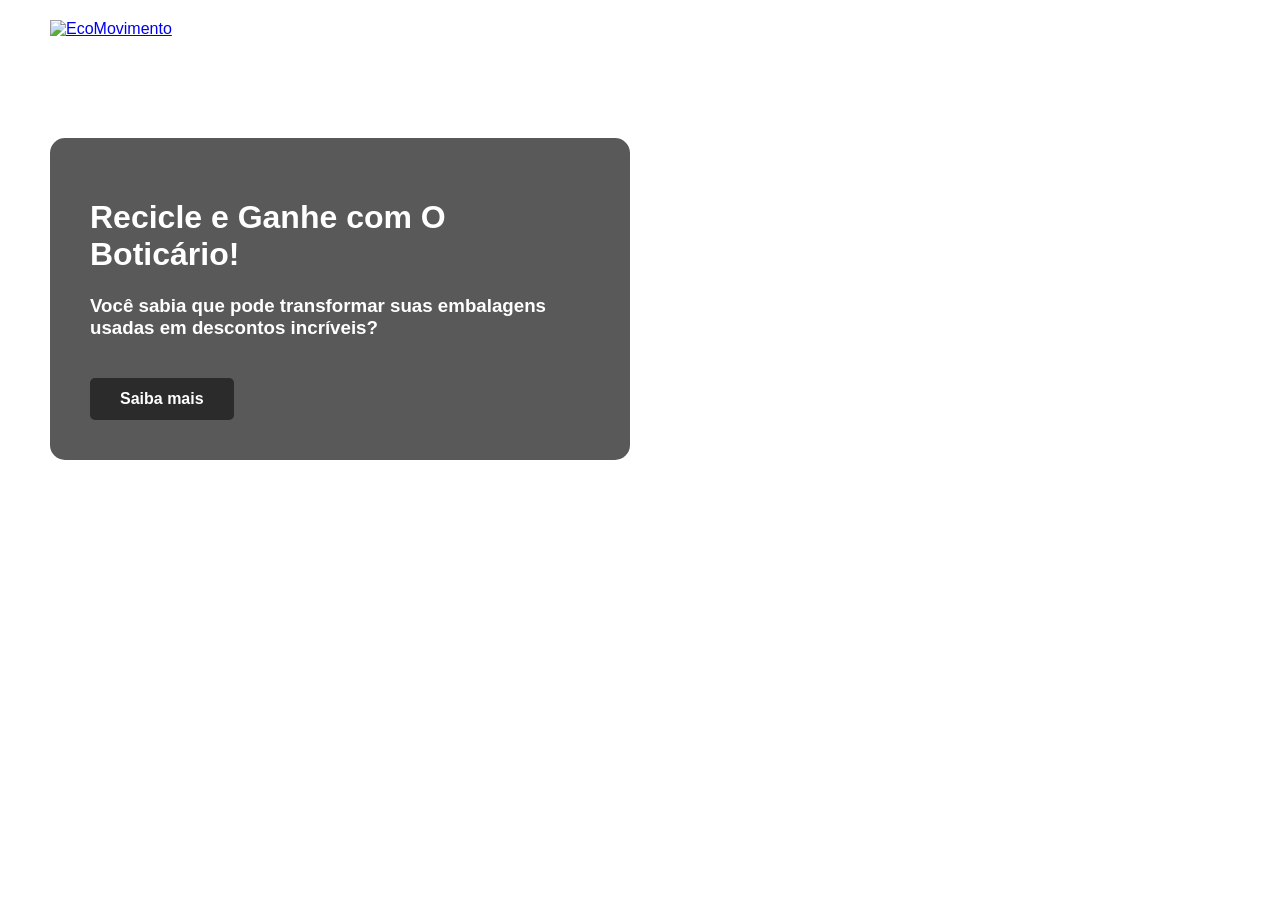
==== index.html @ cc9b13f8 "teste" ====
<!DOCTYPE html>
<html lang="pt-BR">
<head>
    <meta charset="UTF-8">
    <meta name="viewport" content="width=device-width, initial-scale=1.0">
    <title>ecoponto</title>
    <link rel="stylesheet" href="style.css">
</head>
<body>
<header>
    <a href="index.html" class="logo">
        <img src="ecoponto.png" alt="EcoMovimento">
    </a>

    <nav class="menu-links">
        <a href="index.html">ecoponto</a>
        <a href="mapa.html">MAPA</a>
        <a href="blog.html">BLOG</a>
        <a href="contatos.html">CONTATOS</a>
        <a href="denuncia.html">DISQUE DENUNCIA</a>
        <a href="fag.html">FAQ</a>
    </nav>
</header>

<main>
    <div class="card-principal"> 
        <h1>Recicle e Ganhe com O Boticário!</h1>
        <h3>Você sabia que pode transformar suas embalagens usadas em descontos incríveis?</h3>
        <a href="https://www.boticario.com.br/" class="botao">Saiba mais</a>
    </div>
</main>

</body>~
<script src="script.js"></script>
</html>
---- style.css ----
/* 1. CONFIGURAÇÕES GLOBAIS DO SITE */
body {
    background-image: url('folhas.jpg');
    background-size: cover;
    background-position: center;
    background-repeat: no-repeat;
    min-height: 100vh;
    margin: 0;
    font-family: sans-serif;
    color: white;
}

/* 2. ESTRUTURA DO TOPO (HEADER) */
header {
    display: flex; 
    justify-content: space-between;
    align-items: center; 
    padding: 20px 50px; 
}

/* Tamanho da imagem da Logo */
header img {
    width: 300px;
    height: 80px;
}

/* Caixinha que segura os links */
header .menu-links {
    display: flex;
    gap: 20px;
}

/* Estilo padrão dos links do menu */
header .menu-links a {
    color: white; 
    text-decoration: none; 
    font-weight: bold;
    font-size: 14px;
    text-transform: uppercase; 
    transition: 0.3s; /* Transição suave */
}

/* Efeito Hover dos links do menu (CORRIGIDO) */
header .menu-links a:hover {
    color: #a2d2a9; /* Muda a cor da letra para verde claro ao passar o mouse */
}

/* 3. CONTEÚDO PRINCIPAL (CARD) */
.card-principal {
    background-color: rgba(0, 0, 0, 0.65);
    padding: 40px;
    border-radius: 15px;
    max-width: 500px;
    margin-top: 80px;
    margin-left: 50px;
}

/* Estilo padrão do Botão Saiba Mais */
.card-principal .botao {
    display: inline-block;
    background-color: #2b2b2b;
    color: white;
    text-decoration: none;
    padding: 12px 30px;
    border-radius: 5px;
    font-weight: bold;
    margin-top: 20px;
    transition: 0.3s; /* Transição suave */
}

/* Efeito Hover do Botão */
.card-principal .botao:hover {
    background-color: hsl(138, 29%, 25%); /* Muda o fundo do botão para verde escuro */
}
/* ESTRUTURA DA TELA DO MAPA */
.container-mapa {
    display: flex;
    gap: 20px;
    padding: 30px 50px;
    height: calc(100vh - 150px); /* Ajusta a altura na tela */
}

/* Painel da Lista de Ecopontos */
.lista-ecopontos {
    background-color: rgba(0, 0, 0, 0.75);
    padding: 25px;
    border-radius: 12px;
    width: 350px;
    overflow-y: auto;
}

.lista-ecopontos h2 {
    margin-top: 0;
    color: #a2d2a9;
}

.lista-ecopontos ul {
    list-style: none;
    padding: 0;
    margin-top: 20px;
}

.lista-ecopontos li {
    background: rgba(255, 255, 255, 0.1);
    padding: 12px;
    border-radius: 8px;
    margin-bottom: 12px;
    font-size: 14px;
}

/* Área reservada para o Google Maps */
#mapa {
    flex: 1;
    min-height: 500px;
    background-color: #2b2b2b;
    border-radius: 12px;
    border: 2px solid rgba(255, 255, 255, 0.2);
}

.lista-ecopontos li {
    cursor: pointer;
    transition: transform 0.2s ease, background 0.2s ease;
}

.lista-ecopontos li:hover {
    background: rgba(162, 210, 169, 0.2);
    transform: translateX(4px);
}

.mapa-vazio {
    display: flex;
    align-items: center;
    justify-content: center;
    height: 100%;
    min-height: 500px;
    text-align: center;
    padding: 30px;
    color: #dfece0;
    font-weight: bold;
    background: rgba(0, 0, 0, 0.4);
}
/* ESTRUTURA DO BLOG */
.container-blog {
    padding: 30px 50px;
    max-width: 1100px;
    margin: 0 auto;
}

.container-blog h1 {
    color: #a2d2a9;
    margin-bottom: 5px;
}

.container-blog .subtitulo {
    margin-bottom: 30px;
    opacity: 0.9;
}

/* Organização dos Cards em Grade */
.grid-posts {
    display: flex;
    flex-direction: column;
    gap: 20px;
}

.card-post {
    background-color: rgba(0, 0, 0, 0.7);
    padding: 25px;
    border-radius: 12px;
    border-left: 5px solid #a2d2a9;
    transition: 0.3s;
}

.card-post:hover {
    transform: translateX(5px); /* Efeito sutil de deslizar ao passar o mouse */
}

.card-post h2 {
    margin-top: 0;
    font-size: 20px;
}

.card-post .data {
    font-size: 12px;
    opacity: 0.6;
    margin-bottom: 15px;
}

.card-post .leia-mais {
    color: #a2d2a9;
    text-decoration: none;
    font-weight: bold;
    display: inline-block;
    margin-top: 10px;
    transition: 0.3s;
}

.card-post .leia-mais:hover {
    color: white;
}
/* ESTRUTURA DO FORMULÁRIO DE DENÚNCIA */
.container-form {
    max-width: 600px;
    margin: 40px auto;
    background-color: rgba(0, 0, 0, 0.75);
    padding: 30px;
    border-radius: 12px;
}

.container-form h1 {
    color: #a2d2a9;
    margin-top: 0;
}

.form-eco {
    display: flex;
    flex-direction: column;
    gap: 15px;
    margin-top: 20px;
}

.form-eco input, .form-eco textarea {
    padding: 12px;
    border-radius: 6px;
    border: 1px solid #444;
    background-color: #222;
    color: white;
    font-family: sans-serif;
}

.form-eco label {
    font-size: 14px;
    font-weight: bold;
}

/* ESTRUTURA DE CONTATOS E FAQ */
.container-contato {
    max-width: 900px;
    margin: 40px auto;
    display: flex;
    flex-direction: column;
    gap: 30px;
}

.caixa-info, .caixa-faq {
    background-color: rgba(0, 0, 0, 0.75);
    padding: 30px;
    border-radius: 12px;
}

.caixa-info h1, .caixa-faq h2 {
    color: #a2d2a9;
    margin-top: 0;
}

.item-faq {
    margin-top: 20px;
    border-bottom: 1px solid rgba(255, 255, 255, 0.1);
    padding-bottom: 10px;
}

.item-faq h3 {
    margin-bottom: 5px;
    font-size: 16px;
}
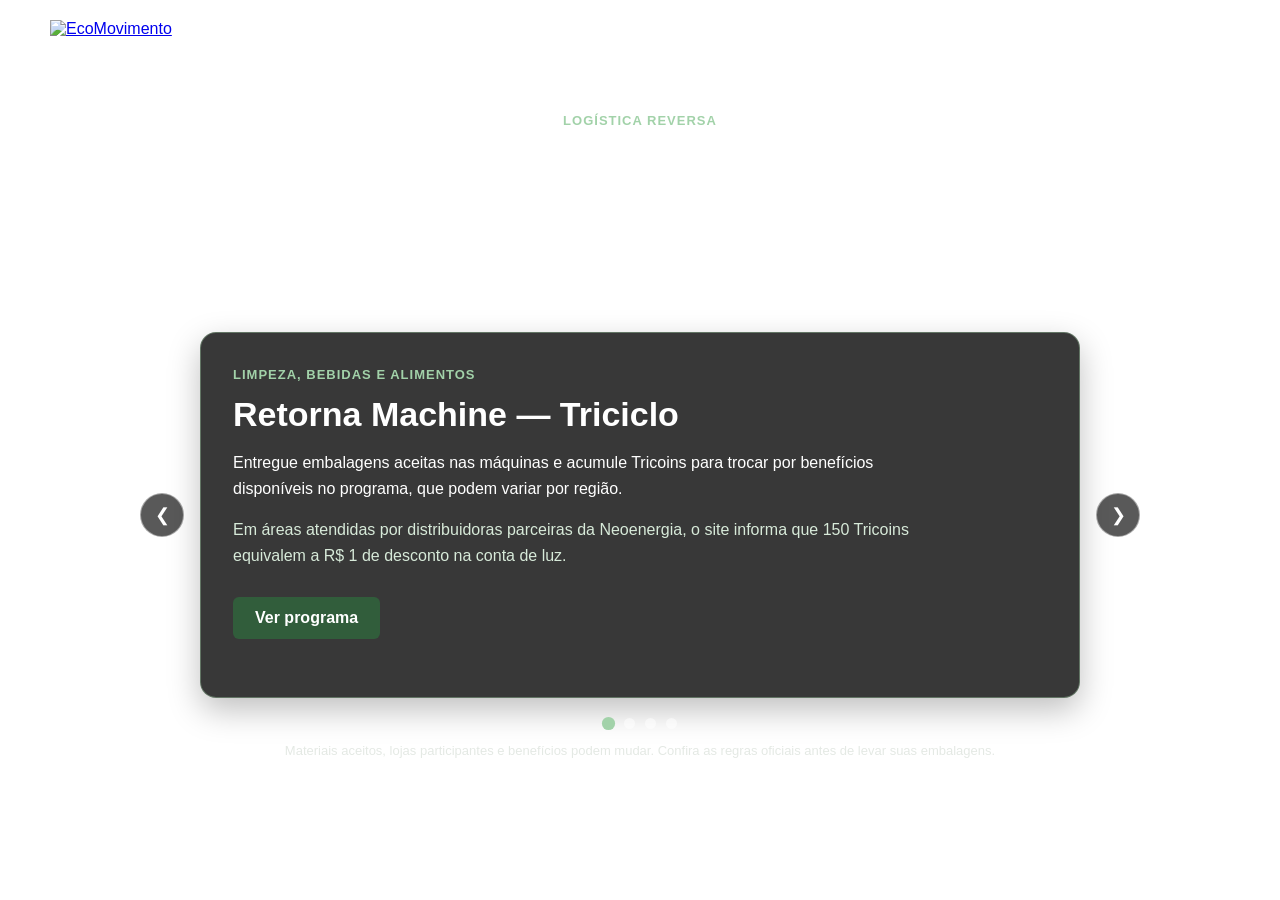
==== commit 4e847b9a: "carrossel Card carrossel passado dicas como recicla e ganha algo em trocar." ====
--- a/index.html
+++ b/index.html
@@ -23,11 +23,59 @@
 </header>
 
 <main>
-    <div class="card-principal"> 
-        <h1>Recicle e Ganhe com O Boticário!</h1>
-        <h3>Você sabia que pode transformar suas embalagens usadas em descontos incríveis?</h3>
-        <a href="https://www.boticario.com.br/" class="botao">Saiba mais</a>
-    </div>
+    <section class="carrossel-reciclagem" aria-label="Programas de reciclagem com benefícios">
+        <div class="carrossel-intro">
+            <p class="carrossel-etiqueta">LOGÍSTICA REVERSA</p>
+            <h1>Recicle embalagens e descubra benefícios</h1>
+            <p>Conheça programas para dar um destino correto às embalagens de cosméticos, limpeza, bebidas e muito mais.</p>
+        </div>
+
+        <div class="carrossel" aria-roledescription="carrossel">
+            <button class="carrossel-controle anterior" type="button" aria-label="Ver programa anterior">&#10094;</button>
+            <div class="carrossel-janela">
+                <article class="card-programa ativo" aria-label="1 de 4">
+                    <span class="programa-categoria">Limpeza, bebidas e alimentos</span>
+                    <h2>Retorna Machine — Triciclo</h2>
+                    <p>Entregue embalagens aceitas nas máquinas e acumule Tricoins para trocar por benefícios disponíveis no programa, que podem variar por região.</p>
+                    <p class="programa-destaque">Em áreas atendidas por distribuidoras parceiras da Neoenergia, o site informa que 150 Tricoins equivalem a R$ 1 de desconto na conta de luz.</p>
+                    <a href="https://retornamachine.eco.br/" class="botao" target="_blank" rel="noopener noreferrer">Ver programa</a>
+                </article>
+
+                <article class="card-programa" aria-label="2 de 4" hidden>
+                    <span class="programa-categoria">Cosméticos</span>
+                    <h2>Boti Recicla — O Boticário</h2>
+                    <p>Consulte as lojas participantes e as regras para entregar embalagens de cosméticos vazias para reciclagem.</p>
+                    <p class="programa-destaque">Verifique diretamente com a loja se há benefício ou campanha ativa na sua região.</p>
+                    <a href="https://www.boticario.com.br/boti-recicla/" class="botao" target="_blank" rel="noopener noreferrer">Ver Boti Recicla</a>
+                </article>
+
+                <article class="card-programa" aria-label="3 de 4" hidden>
+                    <span class="programa-categoria">Cosméticos e higiene</span>
+                    <h2>Natura — encontre uma loja</h2>
+                    <p>Use o localizador para encontrar uma loja Natura e consultar se ela participa de ações de recebimento de embalagens.</p>
+                    <p class="programa-destaque">As condições e eventuais benefícios devem ser confirmados com a unidade participante.</p>
+                    <a href="https://www.natura.com.br/encontre-uma-loja" class="botao" target="_blank" rel="noopener noreferrer">Encontrar uma loja</a>
+                </article>
+
+                <article class="card-programa" aria-label="4 de 4" hidden>
+                    <span class="programa-categoria">Garrafas, latas e longa vida</span>
+                    <h2>Máquinas de reciclagem — Carrefour</h2>
+                    <p>O Grupo Carrefour Brasil já divulgou máquinas de benefícios para reciclagem de embalagens.</p>
+                    <p class="programa-destaque">Consulte a notícia e confirme com a loja se a máquina e a campanha estão disponíveis.</p>
+                    <a href="https://www.grupocarrefourbrasil.com.br/news/maquinas-beneficios-reciclagem" class="botao" target="_blank" rel="noopener noreferrer">Saiba mais</a>
+                </article>
+            </div>
+            <button class="carrossel-controle proximo" type="button" aria-label="Ver próximo programa">&#10095;</button>
+        </div>
+
+        <div class="carrossel-paginacao" aria-label="Escolher programa">
+            <button type="button" aria-label="Mostrar programa 1" aria-current="true"></button>
+            <button type="button" aria-label="Mostrar programa 2"></button>
+            <button type="button" aria-label="Mostrar programa 3"></button>
+            <button type="button" aria-label="Mostrar programa 4"></button>
+        </div>
+        <p class="carrossel-aviso">Materiais aceitos, lojas participantes e benefícios podem mudar. Confira as regras oficiais antes de levar suas embalagens.</p>
+    </section>
 </main>
 
 </body>~
--- a/style.css
+++ b/style.css
@@ -262,4 +262,159 @@
 .item-faq h3 {
     margin-bottom: 5px;
     font-size: 16px;
+}
+
+/* CARROSSEL DE PROGRAMAS DE RECICLAGEM */
+.carrossel-reciclagem {
+    max-width: 1000px;
+    margin: 55px auto;
+    padding: 0 24px;
+}
+
+.carrossel-intro {
+    max-width: 680px;
+    margin: 0 auto 28px;
+    text-align: center;
+}
+
+.carrossel-etiqueta,
+.programa-categoria {
+    color: #a2d2a9;
+    font-size: 13px;
+    font-weight: bold;
+    letter-spacing: 1px;
+    text-transform: uppercase;
+}
+
+.carrossel-intro h1 {
+    margin: 8px 0;
+    font-size: clamp(28px, 5vw, 42px);
+}
+
+.carrossel-intro > p:last-child {
+    line-height: 1.6;
+}
+
+.carrossel {
+    display: flex;
+    align-items: center;
+    gap: 16px;
+}
+
+.carrossel-janela {
+    flex: 1;
+    min-width: 0;
+}
+
+.card-programa {
+    min-height: 300px;
+    padding: 32px;
+    border: 1px solid rgba(162, 210, 169, 0.4);
+    border-radius: 16px;
+    background: rgba(0, 0, 0, 0.78);
+    box-shadow: 0 12px 32px rgba(0, 0, 0, 0.25);
+}
+
+.card-programa[hidden] {
+    display: none;
+}
+
+.card-programa h2 {
+    margin: 12px 0;
+    font-size: clamp(24px, 4vw, 34px);
+}
+
+.card-programa p {
+    max-width: 680px;
+    line-height: 1.6;
+}
+
+.card-programa .programa-destaque {
+    color: #d7ead9;
+}
+
+.card-programa .botao {
+    display: inline-block;
+    margin-top: 12px;
+    padding: 12px 22px;
+    border-radius: 6px;
+    background: #315d3b;
+    color: white;
+    font-weight: bold;
+    text-decoration: none;
+}
+
+.card-programa .botao:hover,
+.card-programa .botao:focus-visible {
+    background: #42774f;
+}
+
+.carrossel-controle {
+    flex: 0 0 44px;
+    width: 44px;
+    height: 44px;
+    border: 1px solid rgba(255, 255, 255, 0.45);
+    border-radius: 50%;
+    background: rgba(0, 0, 0, 0.65);
+    color: white;
+    font-size: 18px;
+    cursor: pointer;
+}
+
+.carrossel-controle:hover,
+.carrossel-controle:focus-visible {
+    background: #315d3b;
+}
+
+.carrossel-paginacao {
+    display: flex;
+    justify-content: center;
+    gap: 10px;
+    margin: 20px 0 12px;
+}
+
+.carrossel-paginacao button {
+    width: 11px;
+    height: 11px;
+    padding: 0;
+    border: 0;
+    border-radius: 50%;
+    background: rgba(255, 255, 255, 0.5);
+    cursor: pointer;
+}
+
+.carrossel-paginacao button[aria-current="true"] {
+    background: #a2d2a9;
+    transform: scale(1.2);
+}
+
+.carrossel-aviso {
+    max-width: 760px;
+    margin: 0 auto;
+    color: #e4e9e4;
+    font-size: 13px;
+    line-height: 1.5;
+    text-align: center;
+}
+
+@media (max-width: 600px) {
+    .carrossel-reciclagem {
+        margin: 32px auto;
+        padding: 0 14px;
+    }
+
+    .carrossel {
+        gap: 8px;
+    }
+
+    .card-programa {
+        min-height: 360px;
+        padding: 22px;
+    }
+
+    .carrossel-controle {
+        flex-basis: 36px;
+        width: 36px;
+        height: 36px;
+    }
 }
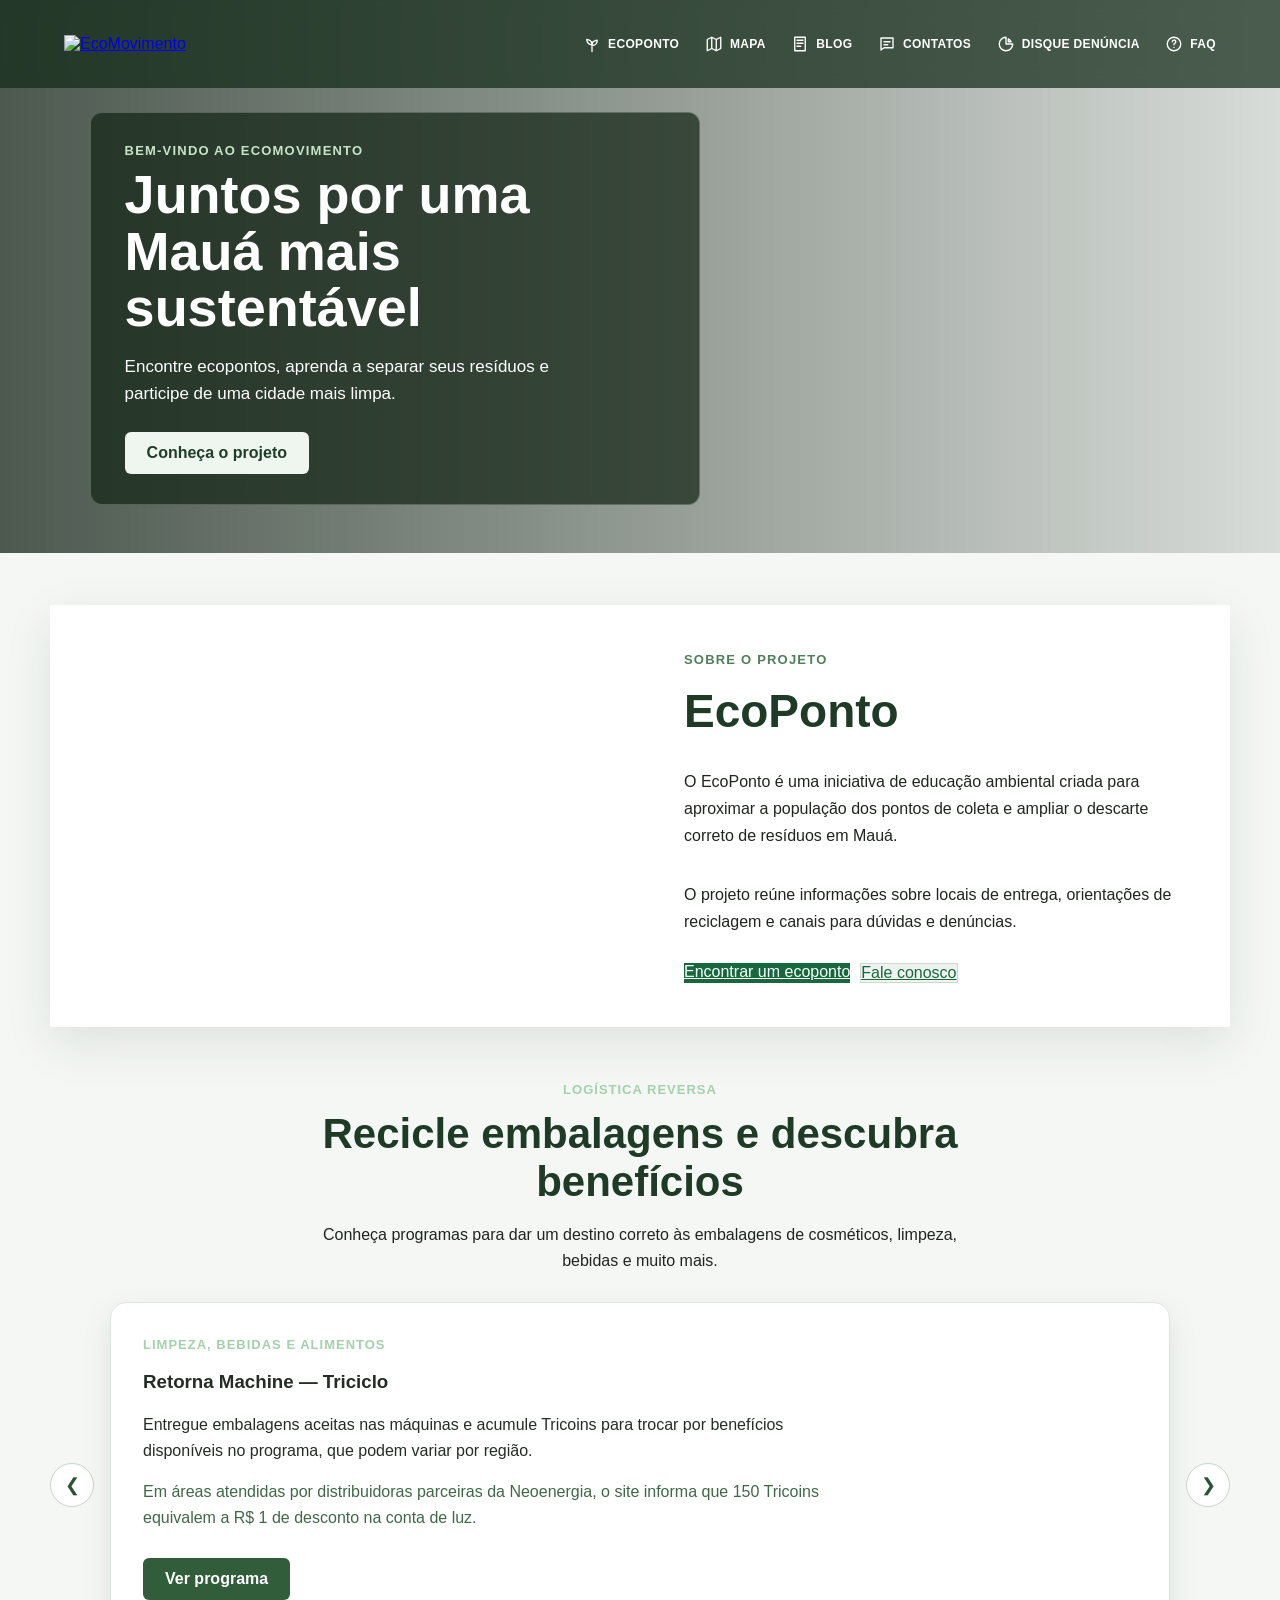
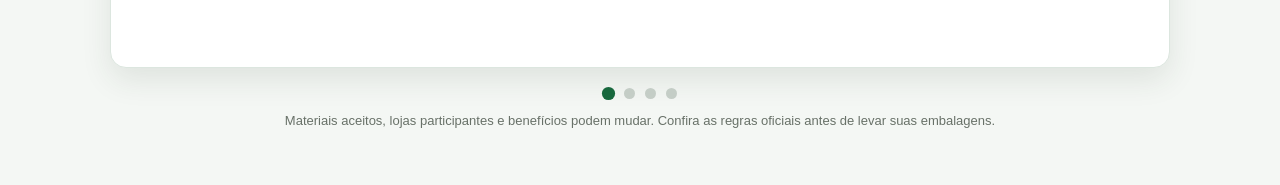
==== commit 8be23de4: "Reformulação do site adc dos ícones, mudanças do disque denuncia e tela inicial" ====
--- a/index.html
+++ b/index.html
@@ -3,63 +3,81 @@
 <head>
     <meta charset="UTF-8">
     <meta name="viewport" content="width=device-width, initial-scale=1.0">
-    <title>ecoponto</title>
+    <meta name="description" content="EcoMovimento — informações sobre descarte consciente em Mauá.">
+    <title>EcoMovimento - Início</title>
     <link rel="stylesheet" href="style.css">
 </head>
-<body>
+<body class="pagina-inicial">
 <header>
-    <a href="index.html" class="logo">
+    <a href="index.html" class="logo" aria-label="EcoMovimento — página inicial">
         <img src="ecoponto.png" alt="EcoMovimento">
     </a>
-
-    <nav class="menu-links">
-        <a href="index.html">ecoponto</a>
-        <a href="mapa.html">MAPA</a>
-        <a href="blog.html">BLOG</a>
-        <a href="contatos.html">CONTATOS</a>
-        <a href="denuncia.html">DISQUE DENUNCIA</a>
-        <a href="fag.html">FAQ</a>
+    <nav class="menu-links" aria-label="Navegação principal">
+        <a href="#projeto"><svg class="menu-icone" viewBox="0 0 24 24" aria-hidden="true"><path d="M12 22V9m0 4C8 13 5 10 5 6c4 0 7 3 7 7Zm0 1c4 0 7-3 7-7-4 0-7 3-7 7Z"/></svg><span>ECOPONTO</span></a>
+        <a href="mapa.html"><svg class="menu-icone" viewBox="0 0 24 24" aria-hidden="true"><path d="M9 18 3 21V6l6-3 6 3 6-3v15l-6 3-6-3Zm0-15v15m6-12v15"/></svg><span>MAPA</span></a>
+        <a href="blog.html"><svg class="menu-icone" viewBox="0 0 24 24" aria-hidden="true"><path d="M5 3h14v18H5zM8 7h8M8 11h8M8 15h5"/></svg><span>BLOG</span></a>
+        <a href="contatos.html"><svg class="menu-icone" viewBox="0 0 24 24" aria-hidden="true"><path d="M4 4h16v13H8l-4 3V4Zm4 5h8m-8 4h5"/></svg><span>CONTATOS</span></a>
+        <a href="denuncia.html"><svg class="menu-icone" viewBox="0 0 24 24" aria-hidden="true"><path d="M12 3a9 9 0 1 0 9 9h-9V3Zm3 2.2V9h3.8A7 7 0 0 0 15 5.2Z"/></svg><span>DISQUE DENÚNCIA</span></a>
+        <a href="fag.html"><svg class="menu-icone" viewBox="0 0 24 24" aria-hidden="true"><circle cx="12" cy="12" r="9"/><path d="M9.8 9a2.3 2.3 0 1 1 3.1 2.2c-.9.4-.9 1.2-.9 1.8m0 3.5h.01"/></svg><span>FAQ</span></a>
     </nav>
 </header>
+<main>
+    <section class="hero-inicial" aria-labelledby="titulo-inicial">
+        <div class="hero-card">
+            <p class="hero-etiqueta">Bem-vindo ao EcoMovimento</p>
+            <h1 id="titulo-inicial">Juntos por uma Mauá mais sustentável</h1>
+            <p>Encontre ecopontos, aprenda a separar seus resíduos e participe de uma cidade mais limpa.</p>
+            <a class="botao" href="#projeto">Conheça o projeto</a>
+        </div>
+    </section>
 
-<main>
+    <section class="secao-projeto" id="projeto" aria-labelledby="titulo-projeto">
+        <div class="projeto-imagem" role="img" aria-label="Vegetação representando sustentabilidade"></div>
+        <div class="projeto-conteudo">
+            <p class="secao-etiqueta">Sobre o projeto</p>
+            <h2 id="titulo-projeto">EcoPonto</h2>
+            <p>O EcoPonto é uma iniciativa de educação ambiental criada para aproximar a população dos pontos de coleta e ampliar o descarte correto de resíduos em Mauá.</p>
+            <p>O projeto reúne informações sobre locais de entrega, orientações de reciclagem e canais para dúvidas e denúncias.</p>
+            <div class="projeto-acoes">
+                <a class="botao botao-verde" href="mapa.html">Encontrar um ecoponto</a>
+                <a class="botao botao-claro" href="contatos.html">Fale conosco</a>
+            </div>
+        </div>
+    </section>
+
     <section class="carrossel-reciclagem" aria-label="Programas de reciclagem com benefícios">
         <div class="carrossel-intro">
             <p class="carrossel-etiqueta">LOGÍSTICA REVERSA</p>
-            <h1>Recicle embalagens e descubra benefícios</h1>
+            <h2>Recicle embalagens e descubra benefícios</h2>
             <p>Conheça programas para dar um destino correto às embalagens de cosméticos, limpeza, bebidas e muito mais.</p>
         </div>
-
         <div class="carrossel" aria-roledescription="carrossel">
             <button class="carrossel-controle anterior" type="button" aria-label="Ver programa anterior">&#10094;</button>
             <div class="carrossel-janela">
                 <article class="card-programa ativo" aria-label="1 de 4">
                     <span class="programa-categoria">Limpeza, bebidas e alimentos</span>
-                    <h2>Retorna Machine — Triciclo</h2>
+                    <h3>Retorna Machine — Triciclo</h3>
                     <p>Entregue embalagens aceitas nas máquinas e acumule Tricoins para trocar por benefícios disponíveis no programa, que podem variar por região.</p>
                     <p class="programa-destaque">Em áreas atendidas por distribuidoras parceiras da Neoenergia, o site informa que 150 Tricoins equivalem a R$ 1 de desconto na conta de luz.</p>
                     <a href="https://retornamachine.eco.br/" class="botao" target="_blank" rel="noopener noreferrer">Ver programa</a>
                 </article>
-
                 <article class="card-programa" aria-label="2 de 4" hidden>
                     <span class="programa-categoria">Cosméticos</span>
-                    <h2>Boti Recicla — O Boticário</h2>
+                    <h3>Boti Recicla — O Boticário</h3>
                     <p>Consulte as lojas participantes e as regras para entregar embalagens de cosméticos vazias para reciclagem.</p>
                     <p class="programa-destaque">Verifique diretamente com a loja se há benefício ou campanha ativa na sua região.</p>
                     <a href="https://www.boticario.com.br/boti-recicla/" class="botao" target="_blank" rel="noopener noreferrer">Ver Boti Recicla</a>
                 </article>
-
                 <article class="card-programa" aria-label="3 de 4" hidden>
                     <span class="programa-categoria">Cosméticos e higiene</span>
-                    <h2>Natura — encontre uma loja</h2>
+                    <h3>Natura — encontre uma loja</h3>
                     <p>Use o localizador para encontrar uma loja Natura e consultar se ela participa de ações de recebimento de embalagens.</p>
                     <p class="programa-destaque">As condições e eventuais benefícios devem ser confirmados com a unidade participante.</p>
                     <a href="https://www.natura.com.br/encontre-uma-loja" class="botao" target="_blank" rel="noopener noreferrer">Encontrar uma loja</a>
                 </article>
-
                 <article class="card-programa" aria-label="4 de 4" hidden>
                     <span class="programa-categoria">Garrafas, latas e longa vida</span>
-                    <h2>Máquinas de reciclagem — Carrefour</h2>
+                    <h3>Máquinas de reciclagem — Carrefour</h3>
                     <p>O Grupo Carrefour Brasil já divulgou máquinas de benefícios para reciclagem de embalagens.</p>
                     <p class="programa-destaque">Consulte a notícia e confirme com a loja se a máquina e a campanha estão disponíveis.</p>
                     <a href="https://www.grupocarrefourbrasil.com.br/news/maquinas-beneficios-reciclagem" class="botao" target="_blank" rel="noopener noreferrer">Saiba mais</a>
@@ -67,7 +85,6 @@
             </div>
             <button class="carrossel-controle proximo" type="button" aria-label="Ver próximo programa">&#10095;</button>
         </div>
-
         <div class="carrossel-paginacao" aria-label="Escolher programa">
             <button type="button" aria-label="Mostrar programa 1" aria-current="true"></button>
             <button type="button" aria-label="Mostrar programa 2"></button>
@@ -77,7 +94,6 @@
         <p class="carrossel-aviso">Materiais aceitos, lojas participantes e benefícios podem mudar. Confira as regras oficiais antes de levar suas embalagens.</p>
     </section>
 </main>
-
-</body>~
 <script src="script.js"></script>
-</html>+</body>
+</html>
--- a/style.css
+++ b/style.css
@@ -86,12 +86,87 @@
     padding: 25px;
     border-radius: 12px;
     width: 350px;
+    box-sizing: border-box;
+    flex: 0 0 350px;
     overflow-y: auto;
 }
 
 .lista-ecopontos h2 {
     margin-top: 0;
     color: #a2d2a9;
+}
+
+.busca-mapa {
+    display: grid;
+    gap: 10px;
+    margin: 20px 0 24px;
+}
+
+.busca-mapa label {
+    font-weight: bold;
+}
+
+.campo-busca-mapa {
+    display: flex;
+    gap: 8px;
+}
+
+.campo-busca-mapa input {
+    width: 100%;
+    min-width: 0;
+    padding: 11px 12px;
+    border: 1px solid #b9c1bb;
+    border-radius: 8px;
+    background: white;
+    color: #20231f;
+    font: inherit;
+}
+
+.campo-busca-mapa input:focus-visible,
+.campo-busca-mapa button:focus-visible,
+.limpar-busca-mapa:focus-visible {
+    outline: 3px solid #a2d2a9;
+    outline-offset: 3px;
+}
+
+.campo-busca-mapa button {
+    flex: 0 0 auto;
+    padding: 10px 16px;
+    border: 1px solid #16874f;
+    border-radius: 8px;
+    background: #16874f;
+    color: white;
+    font: inherit;
+    font-weight: bold;
+    cursor: pointer;
+}
+
+.campo-busca-mapa button:hover {
+    background: #116d40;
+}
+
+.limpar-busca-mapa {
+    min-height: 42px;
+    padding: 8px 12px;
+    border: 1px solid #a2d2a9;
+    border-radius: 8px;
+    background: transparent;
+    color: #c5e5ca;
+    font: inherit;
+    font-weight: bold;
+    cursor: pointer;
+}
+
+.limpar-busca-mapa:hover {
+    background: rgba(162, 210, 169, 0.14);
+}
+
+.status-busca-mapa {
+    min-height: 1.4em;
+    margin: 0;
+    color: #f0f3f0;
+    font-size: 13px;
+    line-height: 1.4;
 }
 
 .lista-ecopontos ul {
@@ -111,7 +186,9 @@
 /* Área reservada para o Google Maps */
 #mapa {
     flex: 1;
+    min-width: 0;
     min-height: 500px;
+    overflow: hidden;
     background-color: #2b2b2b;
     border-radius: 12px;
     border: 2px solid rgba(255, 255, 255, 0.2);
@@ -417,4 +494,539 @@
         width: 36px;
         height: 36px;
     }
+}
+
+/* FORMULÁRIO DE CONTATO */
+.pagina-contato header {
+    gap: 16px;
+}
+
+.pagina-contato header .menu-links a[aria-current="page"] {
+    color: #a2d2a9;
+}
+
+.container-contato {
+    width: min(1180px, calc(100% - 48px));
+    margin: 28px auto 48px;
+    display: grid;
+    grid-template-columns: minmax(0, 1.2fr) minmax(280px, 0.8fr);
+    align-items: center;
+    gap: 32px;
+}
+
+.form-contato {
+    padding: 32px;
+    border: 1px solid rgba(255, 255, 255, 0.16);
+    border-radius: 16px;
+    background: rgba(0, 0, 0, 0.78);
+    box-shadow: 0 16px 40px rgba(0, 0, 0, 0.24);
+}
+
+.form-contato h1 {
+    margin: 0 0 8px;
+    color: #a2d2a9;
+    font-size: clamp(28px, 4vw, 36px);
+}
+
+.contato-intro {
+    max-width: 620px;
+    margin: 0 0 24px;
+    line-height: 1.55;
+}
+
+.form-contato form {
+    display: grid;
+    gap: 16px;
+}
+
+.campo-contato {
+    display: grid;
+    gap: 7px;
+}
+
+.campo-contato label {
+    font-weight: bold;
+}
+
+.campo-contato label span,
+.campo-contato small {
+    color: #d2d8d2;
+    font-size: 13px;
+    font-weight: normal;
+}
+
+.campo-contato .campo-obrigatorio {
+    color: #ffd1ca;
+}
+
+.campo-contato input,
+.campo-contato textarea {
+    width: 100%;
+    box-sizing: border-box;
+    padding: 12px 14px;
+    border: 1px solid #7b827d;
+    border-radius: 8px;
+    background: #242624;
+    color: white;
+    font: inherit;
+}
+
+.campo-contato textarea {
+    min-height: 130px;
+    resize: vertical;
+}
+
+.campo-contato input::placeholder,
+.campo-contato textarea::placeholder {
+    color: #c4c8c4;
+    opacity: 1;
+}
+
+.campo-contato input:focus-visible,
+.campo-contato textarea:focus-visible,
+.botao-contato:focus-visible,
+.dialogo-contato button:focus-visible,
+.dialogo-contato a:focus-visible {
+    outline: 3px solid #a2d2a9;
+    outline-offset: 3px;
+}
+
+.aviso-email {
+    margin: 0;
+    padding: 12px 14px;
+    border-radius: 8px;
+    background: rgba(255, 255, 255, 0.9);
+    color: #20231f;
+    font-size: 14px;
+    line-height: 1.5;
+}
+
+.botao-contato,
+.botao-confirmar {
+    display: inline-flex;
+    align-items: center;
+    justify-content: center;
+    min-height: 48px;
+    padding: 11px 20px;
+    border: 1px solid #087443;
+    border-radius: 8px;
+    background: #087443;
+    color: white;
+    font: inherit;
+    font-weight: bold;
+    text-align: center;
+    text-decoration: none;
+    cursor: pointer;
+}
+
+.botao-contato:hover,
+.botao-confirmar:hover {
+    background: #066238;
+}
+
+.status-contato {
+    margin: 0;
+    line-height: 1.5;
+}
+
+.cartao-canais {
+    padding: 32px;
+    border-radius: 18px;
+    background: #fff;
+    color: #20231f;
+    box-shadow: 0 16px 40px rgba(0, 0, 0, 0.24);
+}
+
+.selo-canais,
+.icone-confirmacao {
+    display: inline-flex;
+    align-items: center;
+    justify-content: center;
+    width: 52px;
+    height: 52px;
+    border-radius: 50%;
+    background: #16874f;
+    color: white;
+    font-size: 28px;
+    font-weight: bold;
+}
+
+.cartao-canais h2 {
+    margin: 18px 0 8px;
+    color: #17211b;
+    font-size: 26px;
+}
+
+.cartao-canais > p {
+    margin: 0 0 22px;
+    line-height: 1.55;
+}
+
+.canal-contato {
+    padding: 16px 0;
+    border-top: 1px solid #e2e7e3;
+}
+
+.canal-contato h3 {
+    margin: 0 0 6px;
+    font-size: 15px;
+}
+
+.canal-contato p {
+    margin: 0;
+}
+
+.canal-contato a {
+    color: #08683d;
+    overflow-wrap: anywhere;
+}
+
+.dialogo-contato {
+    width: min(520px, calc(100% - 40px));
+    max-width: none;
+    box-sizing: border-box;
+    padding: 30px;
+    border: 0;
+    border-radius: 18px;
+    color: #20231f;
+    box-shadow: 0 24px 70px rgba(0, 0, 0, 0.35);
+}
+
+.dialogo-contato::backdrop {
+    background: rgba(0, 0, 0, 0.64);
+}
+
+.dialogo-contato > form {
+    margin: 0;
+}
+
+.fechar-dialogo {
+    position: absolute;
+    top: 12px;
+    right: 14px;
+    border: 0;
+    background: transparent;
+    color: #515851;
+    font-size: 28px;
+    cursor: pointer;
+}
+
+.dialogo-contato .icone-confirmacao {
+    width: 48px;
+    height: 48px;
+    font-size: 30px;
+}
+
+.dialogo-contato h2 {
+    margin: 14px 0 8px;
+    color: #17211b;
+    font-size: 25px;
+}
+
+.dialogo-contato > p {
+    line-height: 1.55;
+}
+
+.resumo-contato {
+    max-height: 180px;
+    overflow: auto;
+    margin: 18px 0;
+    padding: 14px;
+    border-radius: 8px;
+    background: #f0f3f0;
+    line-height: 1.5;
+    overflow-wrap: anywhere;
+    white-space: pre-wrap;
+}
+
+.acoes-dialogo {
+    display: flex;
+    gap: 12px;
+}
+
+.botao-revisar,
+.botao-confirmar {
+    flex: 1;
+    min-width: 0;
+    min-height: 48px;
+    box-sizing: border-box;
+}
+
+.botao-revisar {
+    padding: 10px 14px;
+    border: 1px solid #087443;
+    border-radius: 8px;
+    background: white;
+    color: #087443;
+    font: inherit;
+    font-weight: bold;
+    cursor: pointer;
+}
+
+.botao-revisar:hover {
+    background: #edf6f0;
+}
+
+@media (max-width: 800px) {
+    .pagina-contato header {
+        align-items: flex-start;
+        flex-direction: column;
+        padding: 16px 24px;
+    }
+
+    .pagina-contato header .menu-links {
+        flex-wrap: wrap;
+    }
+
+    .container-contato {
+        grid-template-columns: 1fr;
+        width: min(640px, calc(100% - 32px));
+        margin-top: 16px;
+    }
+}
+
+@media (max-width: 480px) {
+    .form-contato,
+    .cartao-canais {
+        padding: 22px;
+    }
+
+    .acoes-dialogo {
+        flex-direction: column;
+    }
+}
+
+@media (max-width: 760px) {
+    .pagina-mapa header {
+        align-items: flex-start;
+        flex-direction: column;
+        padding: 16px 24px;
+    }
+
+    .pagina-mapa header .menu-links {
+        flex-wrap: wrap;
+    }
+
+    .container-mapa {
+        height: auto;
+        min-height: 0;
+        flex-direction: column;
+        padding: 20px 16px;
+    }
+
+    .lista-ecopontos {
+        width: 100%;
+        max-height: 55vh;
+        flex-basis: auto;
+    }
+
+    #mapa {
+        min-height: 55vh;
+    }
+}
+
+/* REDESIGN: cabeçalhos com imagem, conteúdo claro e navegação responsiva */
+html { scroll-behavior: smooth; }
+body { background: #f4f7f4; color: #20251f; }
+
+header {
+    position: relative;
+    z-index: 10;
+    min-height: 88px;
+    box-sizing: border-box;
+    padding: 14px 5vw;
+    background: rgba(20, 43, 25, 0.82);
+    backdrop-filter: blur(8px);
+}
+header img { width: 220px; height: 66px; object-fit: contain; }
+header .menu-links { gap: clamp(10px, 2vw, 26px); }
+header .menu-links a {
+    display: inline-flex;
+    align-items: center;
+    gap: 7px;
+    color: #fff;
+    font-size: 12px;
+    letter-spacing: .35px;
+}
+.menu-icone {
+    width: 18px;
+    height: 18px;
+    flex: 0 0 18px;
+    fill: none;
+    stroke: currentColor;
+    stroke-width: 1.8;
+    stroke-linecap: round;
+    stroke-linejoin: round;
+}
+header .menu-links a:hover .menu-icone,
+header .menu-links a[aria-current="page"] .menu-icone {
+    transform: translateY(-1px);
+}
+.menu-icone { transition: transform .2s ease; }
+header .menu-links a:hover, header .menu-links a[aria-current="page"] { color: #b9ddb8; }
+
+.pagina-inicial header { position: absolute; top: 0; left: 0; width: 100%; background: rgba(20, 43, 25, 0.72); }
+.hero-card .botao { display: inline-block; margin-top: 8px; padding: 12px 22px; border-radius: 6px; font-weight: 800; text-decoration: none; }
+.hero-inicial {
+    min-height: 520px;
+    display: flex;
+    align-items: center;
+    padding: 112px 7vw 48px;
+    box-sizing: border-box;
+    background: linear-gradient(90deg, rgba(12, 27, 15, .72), rgba(12, 27, 15, .12)), url('folhas.jpg') center/cover;
+    color: white;
+}
+.hero-card {
+    max-width: 540px;
+    padding: 30px 34px;
+    border: 1px solid rgba(255,255,255,.22);
+    border-radius: 12px;
+    background: rgba(20, 38, 23, .72);
+    backdrop-filter: blur(4px);
+}
+.hero-etiqueta, .secao-etiqueta { margin: 0 0 8px; color: #c8e4c8; font-size: 13px; font-weight: 800; text-transform: uppercase; letter-spacing: 1.2px; }
+.hero-card h1 { margin: 0 0 12px; font-size: clamp(32px, 5vw, 54px); line-height: 1.05; }
+.hero-card p:not(.hero-etiqueta) { max-width: 470px; font-size: 17px; line-height: 1.6; }
+.hero-card .botao { background: #eff5ef; color: #1f3e28; }
+.hero-card .botao:hover { background: #cfe6d0; }
+
+.secao-projeto {
+    display: grid;
+    grid-template-columns: 1fr 1fr;
+    max-width: 1180px;
+    margin: 52px auto;
+    min-height: 390px;
+    background: white;
+    box-shadow: 0 16px 44px rgba(35, 55, 39, .10);
+}
+.projeto-imagem { min-height: 390px; background: url('folhas.jpg') center/cover; }
+.projeto-conteudo { display: flex; flex-direction: column; justify-content: center; padding: 44px; }
+.projeto-conteudo .secao-etiqueta { color: #4d8157; }
+.projeto-conteudo h2 { margin: 4px 0 14px; color: #1d3b25; font-size: clamp(32px, 4vw, 46px); }
+.projeto-conteudo p { line-height: 1.7; }
+.projeto-acoes { display: flex; flex-wrap: wrap; gap: 10px; margin-top: 12px; }
+.botao-verde { background: #17683d !important; color: white !important; }
+.botao-claro { background: #eef3ef !important; color: #17683d !important; border: 1px solid #cbd9ce; }
+
+.pagina-inicial .carrossel-reciclagem { max-width: 1180px; color: #20251f; }
+.pagina-inicial .carrossel-intro h2 { margin: 8px 0; color: #1d3b25; font-size: clamp(28px, 4vw, 42px); }
+.pagina-inicial .card-programa { border-color: #dce6df; background: white; color: #252c26; box-shadow: 0 12px 30px rgba(35,55,39,.10); }
+.pagina-inicial .card-programa .programa-destaque { color: #3e6946; }
+.pagina-inicial .carrossel-controle { background: white; border-color: #c8d5ca; color: #285436; }
+.pagina-inicial .carrossel-paginacao button { background: #c4cdc6; }
+.pagina-inicial .carrossel-paginacao button[aria-current="true"] { background: #17683d; }
+.pagina-inicial .carrossel-aviso { color: #687168; }
+
+.pagina-mapa, .pagina-denuncia, .pagina-contato, .pagina-blog, .pagina-faq { background: #fff; }
+.pagina-mapa header, .pagina-denuncia header, .pagina-contato header, .pagina-blog header, .pagina-faq header {
+    background: linear-gradient(90deg, rgba(19,48,27,.82), rgba(19,48,27,.58)), url('folhas.jpg') center/cover;
+}
+
+.container-mapa { height: calc(100vh - 118px); padding: 28px 5vw 40px; background: #fff; }
+.lista-ecopontos { background: white; color: #252c26; border: 1px solid #dde5df; box-shadow: 0 12px 32px rgba(35,55,39,.10); }
+.lista-ecopontos h2 { color: #17683d; }
+.status-busca-mapa { color: #687168; }
+.limpar-busca-mapa { border-color: #17683d; color: #17683d; }
+.lista-ecopontos li { background: #f2f5f2; color: #2c332d; border: 1px solid transparent; }
+.lista-ecopontos li:hover { background: #e8f2e9; border-color: #b9d2be; }
+#mapa { border: 1px solid #dce5de; background: #edf1ed; }
+
+.container-form { max-width: 680px; margin: 48px auto; background: white; color: #252c26; border: 1px solid #dfe6e1; box-shadow: 0 14px 38px rgba(35,55,39,.10); }
+.container-form h1 { color: #17683d; }
+.form-eco input, .form-eco textarea { background: #fff; color: #252c26; border: 1px solid #aebbb1; }
+.form-eco input:focus, .form-eco textarea:focus { border-color: #17683d; outline: 3px solid rgba(23,104,61,.12); }
+.form-eco .botao { border: 0; background: #17683d; }
+
+.pagina-contato .container-contato { margin-top: 48px; }
+.pagina-contato .form-contato { background: #fff; color: #252c26; border: 1px solid #dde5df; box-shadow: 0 14px 38px rgba(35,55,39,.10); }
+.pagina-contato .form-contato h1 { color: #17683d; }
+.pagina-contato .contato-intro { color: #687168; }
+.pagina-contato .campo-contato label span, .pagina-contato .campo-contato small { color: #687168; }
+.pagina-contato .campo-contato input, .pagina-contato .campo-contato textarea { background: #fff; color: #252c26; border: 1px solid #aebbb1; }
+
+.container-blog { max-width: 1100px; padding: 48px 24px; color: #252c26; }
+.container-blog h1 { color: #17683d; }
+.card-post { background: #fff; color: #252c26; border: 1px solid #dde5df; border-left: 5px solid #17683d; box-shadow: 0 10px 28px rgba(35,55,39,.08); }
+.card-post .leia-mais { color: #17683d; }
+
+.pagina-faq header { margin-bottom: 0; }
+.caixa-faq { max-width: 960px; margin: 48px auto; background: #fff; color: #252c26; border: 1px solid #dde5df; box-shadow: 0 14px 38px rgba(35,55,39,.08); }
+.caixa-faq h2 { color: #17683d; }
+.item-faq { border-bottom: 1px solid #e4eae6; }
+
+/* Página de Disque Denúncia */
+.pagina-denuncia { background: #fff; }
+.denuncia-conteudo { color: #252c26; }
+.denuncia-hero {
+    min-height: 220px;
+    margin: 0 8px;
+    display: flex;
+    align-items: center;
+    justify-content: center;
+    border-radius: 8px;
+    background: linear-gradient(90deg, rgba(12, 27, 15, .72), rgba(12, 27, 15, .38)), url('folhas.jpg') center/cover;
+    color: #fff;
+    text-align: center;
+}
+.denuncia-hero h1 {
+    margin: 0;
+    font-size: clamp(32px, 5vw, 52px);
+    letter-spacing: 1px;
+}
+.denuncia-texto {
+    max-width: 1180px;
+    margin: 24px auto 48px;
+    padding: 0 38px;
+    line-height: 1.55;
+}
+.denuncia-texto p { margin: 0 0 24px; }
+.denuncia-texto h2 {
+    margin: 34px 0 18px;
+    font-size: 20px;
+}
+.botao-denuncia {
+    width: min(720px, 100%);
+    min-height: 54px;
+    margin: 0 auto;
+    box-sizing: border-box;
+    display: flex;
+    align-items: center;
+    justify-content: center;
+    gap: 12px;
+    border: 1px solid #17683d;
+    border-radius: 8px;
+    background: #17683d;
+    color: white;
+    font-weight: 800;
+    text-decoration: none;
+    transition: .2s ease;
+}
+.botao-denuncia svg {
+    width: 21px;
+    height: 21px;
+    fill: none;
+    stroke: currentColor;
+    stroke-width: 2;
+    stroke-linecap: round;
+    stroke-linejoin: round;
+}
+.botao-denuncia:hover { background: #115832; transform: translateY(-2px); }
+
+@media (max-width: 900px) {
+    header { align-items: flex-start; flex-direction: column; gap: 8px; }
+    header img { width: 190px; height: 58px; }
+    header .menu-links { width: 100%; flex-wrap: wrap; }
+    .pagina-inicial header { position: relative; }
+    .hero-inicial { min-height: 480px; padding: 48px 24px; }
+    .secao-projeto { grid-template-columns: 1fr; margin: 32px 24px; }
+    .projeto-imagem { min-height: 260px; }
+}
+@media (max-width: 600px) {
+    header { padding: 12px 16px; }
+    header .menu-links { gap: 10px 14px; }
+    header .menu-links a { font-size: 11px; }
+    .hero-card { padding: 24px 20px; }
+    .projeto-conteudo { padding: 28px 20px; }
+    .container-mapa { height: auto; }
+    .container-form { margin: 24px 16px; }
 }
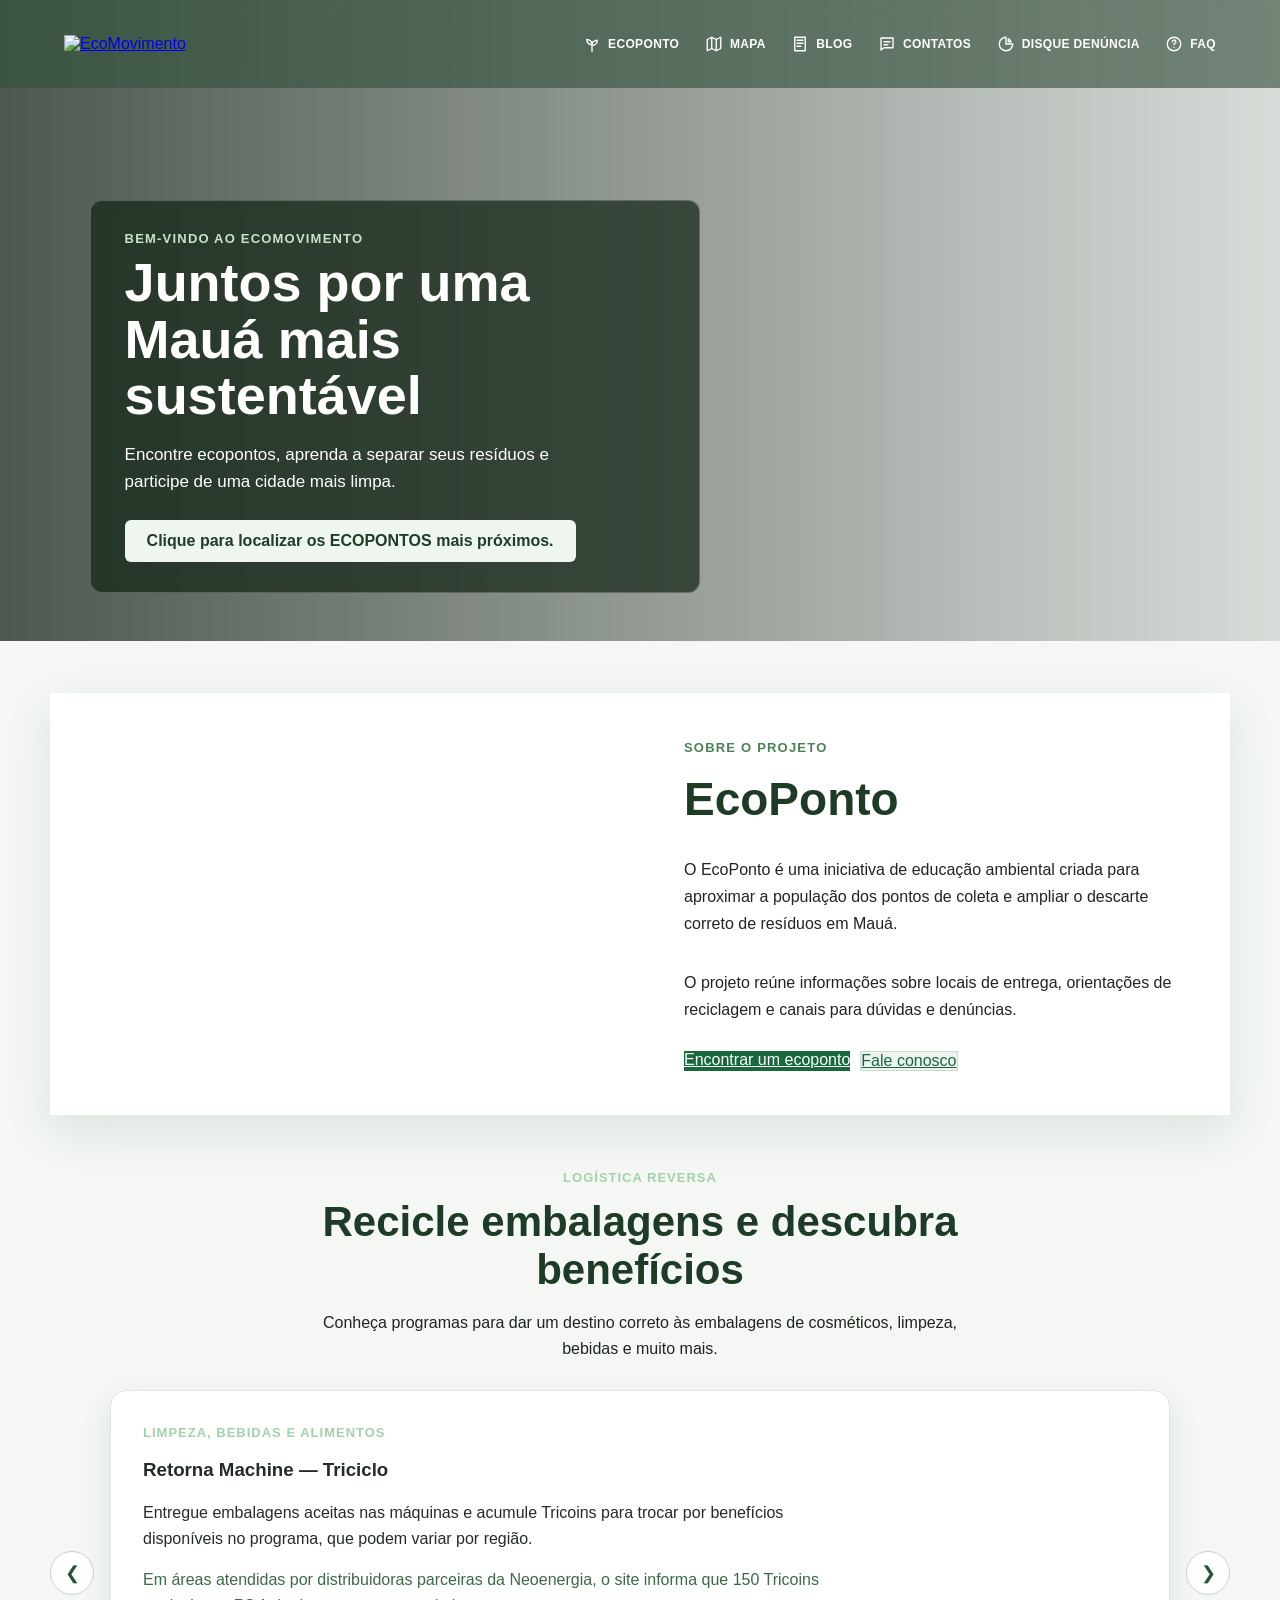
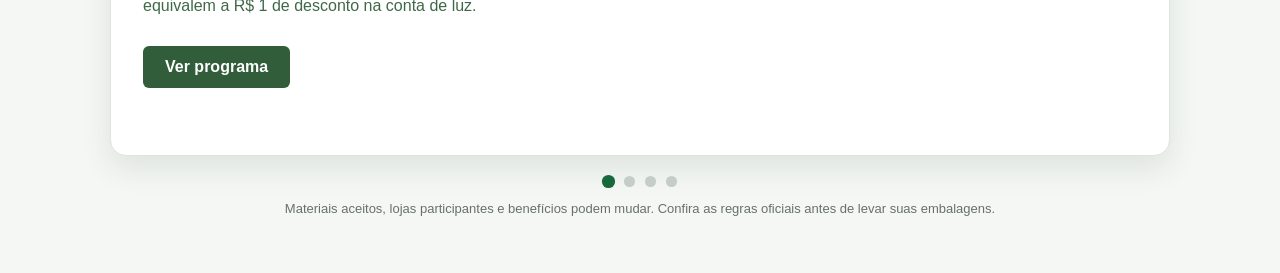
==== commit 1670e965: "Adiciona blog e atualiza funcionalidades do EcoMovimento" ====
--- a/index.html
+++ b/index.html
@@ -1,99 +1,196 @@
+<!-- Declara que o documento usa HTML5. -->
 <!DOCTYPE html>
+<!-- Define o elemento raiz da página e seu idioma. -->
 <html lang="pt-BR">
+<!-- Abre a área de metadados da página. -->
 <head>
+    <!-- Define informações técnicas ou responsividade da página. -->
     <meta charset="UTF-8">
+    <!-- Define informações técnicas ou responsividade da página. -->
     <meta name="viewport" content="width=device-width, initial-scale=1.0">
+    <!-- Define informações técnicas ou responsividade da página. -->
     <meta name="description" content="EcoMovimento — informações sobre descarte consciente em Mauá.">
+    <!-- Define o nome mostrado na aba do navegador. -->
     <title>EcoMovimento - Início</title>
+    <!-- Relaciona um arquivo externo de estilos ao documento. -->
     <link rel="stylesheet" href="style.css">
+<!-- Fecha a área de metadados da página. -->
 </head>
+<!-- Abre o conteúdo visível da página e pode definir uma classe específica. -->
 <body class="pagina-inicial">
+<!-- Abre a área de metadados da página. -->
 <header>
+    <!-- Cria um link para outra página ou endereço externo. -->
     <a href="index.html" class="logo" aria-label="EcoMovimento — página inicial">
+        <!-- Exibe uma imagem e fornece seu texto alternativo. -->
         <img src="ecoponto.png" alt="EcoMovimento">
+    <!-- Insere ou abre um elemento visual da página. -->
     </a>
+    <!-- Abre o menu principal de navegação. -->
     <nav class="menu-links" aria-label="Navegação principal">
+        <!-- Cria um link para outra página ou endereço externo. -->
         <a href="#projeto"><svg class="menu-icone" viewBox="0 0 24 24" aria-hidden="true"><path d="M12 22V9m0 4C8 13 5 10 5 6c4 0 7 3 7 7Zm0 1c4 0 7-3 7-7-4 0-7 3-7 7Z"/></svg><span>ECOPONTO</span></a>
+        <!-- Cria um link para outra página ou endereço externo. -->
         <a href="mapa.html"><svg class="menu-icone" viewBox="0 0 24 24" aria-hidden="true"><path d="M9 18 3 21V6l6-3 6 3 6-3v15l-6 3-6-3Zm0-15v15m6-12v15"/></svg><span>MAPA</span></a>
+        <!-- Cria um link para outra página ou endereço externo. -->
         <a href="blog.html"><svg class="menu-icone" viewBox="0 0 24 24" aria-hidden="true"><path d="M5 3h14v18H5zM8 7h8M8 11h8M8 15h5"/></svg><span>BLOG</span></a>
+        <!-- Cria um link para outra página ou endereço externo. -->
         <a href="contatos.html"><svg class="menu-icone" viewBox="0 0 24 24" aria-hidden="true"><path d="M4 4h16v13H8l-4 3V4Zm4 5h8m-8 4h5"/></svg><span>CONTATOS</span></a>
+        <!-- Cria um link para outra página ou endereço externo. -->
         <a href="denuncia.html"><svg class="menu-icone" viewBox="0 0 24 24" aria-hidden="true"><path d="M12 3a9 9 0 1 0 9 9h-9V3Zm3 2.2V9h3.8A7 7 0 0 0 15 5.2Z"/></svg><span>DISQUE DENÚNCIA</span></a>
+        <!-- Cria um link para outra página ou endereço externo. -->
         <a href="fag.html"><svg class="menu-icone" viewBox="0 0 24 24" aria-hidden="true"><circle cx="12" cy="12" r="9"/><path d="M9.8 9a2.3 2.3 0 1 1 3.1 2.2c-.9.4-.9 1.2-.9 1.8m0 3.5h.01"/></svg><span>FAQ</span></a>
+    <!-- Fecha o menu principal de navegação. -->
     </nav>
+<!-- Fecha a área de metadados da página. -->
 </header>
+<!-- Abre a área principal de conteúdo da página. -->
 <main>
+    <!-- Agrupa uma seção relacionada do conteúdo. -->
     <section class="hero-inicial" aria-labelledby="titulo-inicial">
+        <!-- Cria um agrupamento genérico de elementos. -->
         <div class="hero-card">
+            <!-- Exibe um parágrafo de texto explicativo. -->
             <p class="hero-etiqueta">Bem-vindo ao EcoMovimento</p>
+            <!-- Exibe o título principal da página. -->
             <h1 id="titulo-inicial">Juntos por uma Mauá mais sustentável</h1>
+            <!-- Exibe um parágrafo de texto explicativo. -->
             <p>Encontre ecopontos, aprenda a separar seus resíduos e participe de uma cidade mais limpa.</p>
-            <a class="botao" href="#projeto">Conheça o projeto</a>
+            <!-- Cria um link para outra página ou endereço externo. -->
+            <a class="botao" href="mapa.html">Clique para localizar os ECOPONTOS mais próximos.</a>
+        <!-- Fecha o agrupamento de elementos. -->
         </div>
+    <!-- Fecha a seção atual do conteúdo. -->
     </section>
 
+    <!-- Agrupa uma seção relacionada do conteúdo. -->
     <section class="secao-projeto" id="projeto" aria-labelledby="titulo-projeto">
+        <!-- Cria um agrupamento genérico de elementos. -->
         <div class="projeto-imagem" role="img" aria-label="Vegetação representando sustentabilidade"></div>
+        <!-- Cria um agrupamento genérico de elementos. -->
         <div class="projeto-conteudo">
+            <!-- Exibe um parágrafo de texto explicativo. -->
             <p class="secao-etiqueta">Sobre o projeto</p>
+            <!-- Exibe um título de seção. -->
             <h2 id="titulo-projeto">EcoPonto</h2>
+            <!-- Exibe um parágrafo de texto explicativo. -->
             <p>O EcoPonto é uma iniciativa de educação ambiental criada para aproximar a população dos pontos de coleta e ampliar o descarte correto de resíduos em Mauá.</p>
+            <!-- Exibe um parágrafo de texto explicativo. -->
             <p>O projeto reúne informações sobre locais de entrega, orientações de reciclagem e canais para dúvidas e denúncias.</p>
+            <!-- Cria um agrupamento genérico de elementos. -->
             <div class="projeto-acoes">
+                <!-- Cria um link para outra página ou endereço externo. -->
                 <a class="botao botao-verde" href="mapa.html">Encontrar um ecoponto</a>
+                <!-- Cria um link para outra página ou endereço externo. -->
                 <a class="botao botao-claro" href="contatos.html">Fale conosco</a>
+            <!-- Fecha o agrupamento de elementos. -->
             </div>
+        <!-- Fecha o agrupamento de elementos. -->
         </div>
+    <!-- Fecha a seção atual do conteúdo. -->
     </section>
 
+    <!-- Agrupa uma seção relacionada do conteúdo. -->
     <section class="carrossel-reciclagem" aria-label="Programas de reciclagem com benefícios">
+        <!-- Cria um agrupamento genérico de elementos. -->
         <div class="carrossel-intro">
+            <!-- Exibe um parágrafo de texto explicativo. -->
             <p class="carrossel-etiqueta">LOGÍSTICA REVERSA</p>
+            <!-- Exibe um título de seção. -->
             <h2>Recicle embalagens e descubra benefícios</h2>
+            <!-- Exibe um parágrafo de texto explicativo. -->
             <p>Conheça programas para dar um destino correto às embalagens de cosméticos, limpeza, bebidas e muito mais.</p>
+        <!-- Fecha o agrupamento de elementos. -->
         </div>
+        <!-- Cria um agrupamento genérico de elementos. -->
         <div class="carrossel" aria-roledescription="carrossel">
+            <!-- Cria um botão ou acionador de ação. -->
             <button class="carrossel-controle anterior" type="button" aria-label="Ver programa anterior">&#10094;</button>
+            <!-- Cria um agrupamento genérico de elementos. -->
             <div class="carrossel-janela">
+                <!-- Insere ou abre um elemento visual da página. -->
                 <article class="card-programa ativo" aria-label="1 de 4">
+                    <!-- Insere ou abre um elemento visual da página. -->
                     <span class="programa-categoria">Limpeza, bebidas e alimentos</span>
+                    <!-- Exibe um subtítulo dentro da seção. -->
                     <h3>Retorna Machine — Triciclo</h3>
+                    <!-- Exibe um parágrafo de texto explicativo. -->
                     <p>Entregue embalagens aceitas nas máquinas e acumule Tricoins para trocar por benefícios disponíveis no programa, que podem variar por região.</p>
+                    <!-- Exibe um parágrafo de texto explicativo. -->
                     <p class="programa-destaque">Em áreas atendidas por distribuidoras parceiras da Neoenergia, o site informa que 150 Tricoins equivalem a R$ 1 de desconto na conta de luz.</p>
+                    <!-- Cria um link para outra página ou endereço externo. -->
                     <a href="https://retornamachine.eco.br/" class="botao" target="_blank" rel="noopener noreferrer">Ver programa</a>
+                <!-- Insere ou abre um elemento visual da página. -->
                 </article>
+                <!-- Insere ou abre um elemento visual da página. -->
                 <article class="card-programa" aria-label="2 de 4" hidden>
+                    <!-- Insere ou abre um elemento visual da página. -->
                     <span class="programa-categoria">Cosméticos</span>
+                    <!-- Exibe um subtítulo dentro da seção. -->
                     <h3>Boti Recicla — O Boticário</h3>
+                    <!-- Exibe um parágrafo de texto explicativo. -->
                     <p>Consulte as lojas participantes e as regras para entregar embalagens de cosméticos vazias para reciclagem.</p>
+                    <!-- Exibe um parágrafo de texto explicativo. -->
                     <p class="programa-destaque">Verifique diretamente com a loja se há benefício ou campanha ativa na sua região.</p>
+                    <!-- Cria um link para outra página ou endereço externo. -->
                     <a href="https://www.boticario.com.br/boti-recicla/" class="botao" target="_blank" rel="noopener noreferrer">Ver Boti Recicla</a>
+                <!-- Insere ou abre um elemento visual da página. -->
                 </article>
+                <!-- Insere ou abre um elemento visual da página. -->
                 <article class="card-programa" aria-label="3 de 4" hidden>
+                    <!-- Insere ou abre um elemento visual da página. -->
                     <span class="programa-categoria">Cosméticos e higiene</span>
+                    <!-- Exibe um subtítulo dentro da seção. -->
                     <h3>Natura — encontre uma loja</h3>
+                    <!-- Exibe um parágrafo de texto explicativo. -->
                     <p>Use o localizador para encontrar uma loja Natura e consultar se ela participa de ações de recebimento de embalagens.</p>
+                    <!-- Exibe um parágrafo de texto explicativo. -->
                     <p class="programa-destaque">As condições e eventuais benefícios devem ser confirmados com a unidade participante.</p>
+                    <!-- Cria um link para outra página ou endereço externo. -->
                     <a href="https://www.natura.com.br/encontre-uma-loja" class="botao" target="_blank" rel="noopener noreferrer">Encontrar uma loja</a>
+                <!-- Insere ou abre um elemento visual da página. -->
                 </article>
+                <!-- Insere ou abre um elemento visual da página. -->
                 <article class="card-programa" aria-label="4 de 4" hidden>
+                    <!-- Insere ou abre um elemento visual da página. -->
                     <span class="programa-categoria">Garrafas, latas e longa vida</span>
+                    <!-- Exibe um subtítulo dentro da seção. -->
                     <h3>Máquinas de reciclagem — Carrefour</h3>
+                    <!-- Exibe um parágrafo de texto explicativo. -->
                     <p>O Grupo Carrefour Brasil já divulgou máquinas de benefícios para reciclagem de embalagens.</p>
+                    <!-- Exibe um parágrafo de texto explicativo. -->
                     <p class="programa-destaque">Consulte a notícia e confirme com a loja se a máquina e a campanha estão disponíveis.</p>
+                    <!-- Cria um link para outra página ou endereço externo. -->
                     <a href="https://www.grupocarrefourbrasil.com.br/news/maquinas-beneficios-reciclagem" class="botao" target="_blank" rel="noopener noreferrer">Saiba mais</a>
+                <!-- Insere ou abre um elemento visual da página. -->
                 </article>
+            <!-- Fecha o agrupamento de elementos. -->
             </div>
+            <!-- Cria um botão ou acionador de ação. -->
             <button class="carrossel-controle proximo" type="button" aria-label="Ver próximo programa">&#10095;</button>
+        <!-- Fecha o agrupamento de elementos. -->
         </div>
+        <!-- Cria um agrupamento genérico de elementos. -->
         <div class="carrossel-paginacao" aria-label="Escolher programa">
+            <!-- Cria um botão ou acionador de ação. -->
             <button type="button" aria-label="Mostrar programa 1" aria-current="true"></button>
+            <!-- Cria um botão ou acionador de ação. -->
             <button type="button" aria-label="Mostrar programa 2"></button>
+            <!-- Cria um botão ou acionador de ação. -->
             <button type="button" aria-label="Mostrar programa 3"></button>
+            <!-- Cria um botão ou acionador de ação. -->
             <button type="button" aria-label="Mostrar programa 4"></button>
+        <!-- Fecha o agrupamento de elementos. -->
         </div>
+        <!-- Exibe um parágrafo de texto explicativo. -->
         <p class="carrossel-aviso">Materiais aceitos, lojas participantes e benefícios podem mudar. Confira as regras oficiais antes de levar suas embalagens.</p>
+    <!-- Fecha a seção atual do conteúdo. -->
     </section>
+<!-- Fecha a área principal de conteúdo da página. -->
 </main>
+<!-- Carrega o arquivo JavaScript responsável pelas interações. -->
 <script src="script.js"></script>
+<!-- Fecha o conteúdo visível da página. -->
 </body>
+<!-- Fecha o documento HTML. -->
 </html>
--- a/style.css
+++ b/style.css
@@ -1,1032 +1,1955 @@
+/* ===============================================================
+   ARQUIVO DE ESTILOS DO SITE
+   Este arquivo define cores, tamanhos, espaçamentos e responsividade.
+   =============================================================== */
 /* 1. CONFIGURAÇÕES GLOBAIS DO SITE */
+/* Abre um bloco de estilos para o elemento ou regra selecionada. */
 body {
+    /* Define uma propriedade visual para os elementos selecionados. */
     background-image: url('folhas.jpg');
+    /* Define uma propriedade visual para os elementos selecionados. */
     background-size: cover;
+    /* Define uma propriedade visual para os elementos selecionados. */
     background-position: center;
+    /* Define uma propriedade visual para os elementos selecionados. */
     background-repeat: no-repeat;
+    /* Define uma propriedade visual para os elementos selecionados. */
     min-height: 100vh;
+    /* Define uma propriedade visual para os elementos selecionados. */
     margin: 0;
+    /* Define uma propriedade visual para os elementos selecionados. */
     font-family: sans-serif;
+    /* Define uma propriedade visual para os elementos selecionados. */
     color: white;
+/* Fecha o bloco atual de estilos CSS. */
 }
 
 /* 2. ESTRUTURA DO TOPO (HEADER) */
+/* Abre um bloco de estilos para o elemento ou regra selecionada. */
 header {
+    /* Define uma propriedade visual para os elementos selecionados. */
     display: flex; 
+    /* Define uma propriedade visual para os elementos selecionados. */
     justify-content: space-between;
+    /* Define uma propriedade visual para os elementos selecionados. */
     align-items: center; 
+    /* Define uma propriedade visual para os elementos selecionados. */
     padding: 20px 50px; 
+/* Fecha o bloco atual de estilos CSS. */
 }
 
 /* Tamanho da imagem da Logo */
+/* Abre um bloco de estilos para o elemento ou regra selecionada. */
 header img {
+    /* Define uma propriedade visual para os elementos selecionados. */
     width: 300px;
+    /* Define uma propriedade visual para os elementos selecionados. */
     height: 80px;
+/* Fecha o bloco atual de estilos CSS. */
 }
 
 /* Caixinha que segura os links */
+/* Abre um bloco de estilos para o elemento ou regra selecionada. */
 header .menu-links {
+    /* Define uma propriedade visual para os elementos selecionados. */
     display: flex;
+    /* Define uma propriedade visual para os elementos selecionados. */
     gap: 20px;
+/* Fecha o bloco atual de estilos CSS. */
 }
 
 /* Estilo padrão dos links do menu */
+/* Abre um bloco de estilos para o elemento ou regra selecionada. */
 header .menu-links a {
+    /* Define uma propriedade visual para os elementos selecionados. */
     color: white; 
+    /* Define uma propriedade visual para os elementos selecionados. */
     text-decoration: none; 
+    /* Define uma propriedade visual para os elementos selecionados. */
     font-weight: bold;
+    /* Define uma propriedade visual para os elementos selecionados. */
     font-size: 14px;
+    /* Define uma propriedade visual para os elementos selecionados. */
     text-transform: uppercase; 
     transition: 0.3s; /* Transição suave */
+/* Fecha o bloco atual de estilos CSS. */
 }
 
 /* Efeito Hover dos links do menu (CORRIGIDO) */
+/* Abre um bloco de estilos para o elemento ou regra selecionada. */
 header .menu-links a:hover {
     color: #a2d2a9; /* Muda a cor da letra para verde claro ao passar o mouse */
+/* Fecha o bloco atual de estilos CSS. */
 }
 
 /* 3. CONTEÚDO PRINCIPAL (CARD) */
+/* Abre um bloco de estilos para o elemento ou regra selecionada. */
 .card-principal {
+    /* Define uma propriedade visual para os elementos selecionados. */
     background-color: rgba(0, 0, 0, 0.65);
+    /* Define uma propriedade visual para os elementos selecionados. */
     padding: 40px;
+    /* Define uma propriedade visual para os elementos selecionados. */
     border-radius: 15px;
+    /* Define uma propriedade visual para os elementos selecionados. */
     max-width: 500px;
+    /* Define uma propriedade visual para os elementos selecionados. */
     margin-top: 80px;
+    /* Define uma propriedade visual para os elementos selecionados. */
     margin-left: 50px;
+/* Fecha o bloco atual de estilos CSS. */
 }
 
 /* Estilo padrão do Botão Saiba Mais */
+/* Abre um bloco de estilos para o elemento ou regra selecionada. */
 .card-principal .botao {
+    /* Define uma propriedade visual para os elementos selecionados. */
     display: inline-block;
+    /* Define uma propriedade visual para os elementos selecionados. */
     background-color: #2b2b2b;
+    /* Define uma propriedade visual para os elementos selecionados. */
     color: white;
+    /* Define uma propriedade visual para os elementos selecionados. */
     text-decoration: none;
+    /* Define uma propriedade visual para os elementos selecionados. */
     padding: 12px 30px;
+    /* Define uma propriedade visual para os elementos selecionados. */
     border-radius: 5px;
+    /* Define uma propriedade visual para os elementos selecionados. */
     font-weight: bold;
+    /* Define uma propriedade visual para os elementos selecionados. */
     margin-top: 20px;
     transition: 0.3s; /* Transição suave */
+/* Fecha o bloco atual de estilos CSS. */
 }
 
 /* Efeito Hover do Botão */
+/* Abre um bloco de estilos para o elemento ou regra selecionada. */
 .card-principal .botao:hover {
     background-color: hsl(138, 29%, 25%); /* Muda o fundo do botão para verde escuro */
+/* Fecha o bloco atual de estilos CSS. */
 }
 /* ESTRUTURA DA TELA DO MAPA */
+/* Abre um bloco de estilos para o elemento ou regra selecionada. */
 .container-mapa {
+    /* Define uma propriedade visual para os elementos selecionados. */
     display: flex;
+    /* Define uma propriedade visual para os elementos selecionados. */
     gap: 20px;
+    /* Define uma propriedade visual para os elementos selecionados. */
     padding: 30px 50px;
     height: calc(100vh - 150px); /* Ajusta a altura na tela */
+/* Fecha o bloco atual de estilos CSS. */
 }
 
 /* Painel da Lista de Ecopontos */
+/* Abre um bloco de estilos para o elemento ou regra selecionada. */
 .lista-ecopontos {
+    /* Define uma propriedade visual para os elementos selecionados. */
     background-color: rgba(0, 0, 0, 0.75);
+    /* Define uma propriedade visual para os elementos selecionados. */
     padding: 25px;
+    /* Define uma propriedade visual para os elementos selecionados. */
     border-radius: 12px;
+    /* Define uma propriedade visual para os elementos selecionados. */
     width: 350px;
+    /* Define uma propriedade visual para os elementos selecionados. */
     box-sizing: border-box;
+    /* Define uma propriedade visual para os elementos selecionados. */
     flex: 0 0 350px;
+    /* Define uma propriedade visual para os elementos selecionados. */
     overflow-y: auto;
-}
-
+/* Fecha o bloco atual de estilos CSS. */
+}
+
+/* Abre um bloco de estilos para o elemento ou regra selecionada. */
 .lista-ecopontos h2 {
+    /* Define uma propriedade visual para os elementos selecionados. */
     margin-top: 0;
+    /* Define uma propriedade visual para os elementos selecionados. */
     color: #a2d2a9;
-}
-
+/* Fecha o bloco atual de estilos CSS. */
+}
+
+/* Abre um bloco de estilos para o elemento ou regra selecionada. */
 .busca-mapa {
+    /* Define uma propriedade visual para os elementos selecionados. */
     display: grid;
+    /* Define uma propriedade visual para os elementos selecionados. */
     gap: 10px;
+    /* Define uma propriedade visual para os elementos selecionados. */
     margin: 20px 0 24px;
-}
-
+/* Fecha o bloco atual de estilos CSS. */
+}
+
+/* Abre um bloco de estilos para o elemento ou regra selecionada. */
 .busca-mapa label {
+    /* Define uma propriedade visual para os elementos selecionados. */
     font-weight: bold;
-}
-
+/* Fecha o bloco atual de estilos CSS. */
+}
+
+/* Abre um bloco de estilos para o elemento ou regra selecionada. */
 .campo-busca-mapa {
+    /* Define uma propriedade visual para os elementos selecionados. */
     display: flex;
+    /* Define uma propriedade visual para os elementos selecionados. */
     gap: 8px;
-}
-
+/* Fecha o bloco atual de estilos CSS. */
+}
+
+/* Abre um bloco de estilos para o elemento ou regra selecionada. */
 .campo-busca-mapa input {
+    /* Define uma propriedade visual para os elementos selecionados. */
     width: 100%;
+    /* Define uma propriedade visual para os elementos selecionados. */
     min-width: 0;
+    /* Define uma propriedade visual para os elementos selecionados. */
     padding: 11px 12px;
+    /* Define uma propriedade visual para os elementos selecionados. */
     border: 1px solid #b9c1bb;
+    /* Define uma propriedade visual para os elementos selecionados. */
     border-radius: 8px;
+    /* Define uma propriedade visual para os elementos selecionados. */
     background: white;
+    /* Define uma propriedade visual para os elementos selecionados. */
     color: #20231f;
+    /* Define uma propriedade visual para os elementos selecionados. */
     font: inherit;
-}
-
+/* Fecha o bloco atual de estilos CSS. */
+}
+
+/* Define uma propriedade visual para os elementos selecionados. */
 .campo-busca-mapa input:focus-visible,
+/* Define uma propriedade visual para os elementos selecionados. */
 .campo-busca-mapa button:focus-visible,
+/* Abre um bloco de estilos para o elemento ou regra selecionada. */
 .limpar-busca-mapa:focus-visible {
+    /* Define uma propriedade visual para os elementos selecionados. */
     outline: 3px solid #a2d2a9;
+    /* Define uma propriedade visual para os elementos selecionados. */
     outline-offset: 3px;
-}
-
+/* Fecha o bloco atual de estilos CSS. */
+}
+
+/* Abre um bloco de estilos para o elemento ou regra selecionada. */
 .campo-busca-mapa button {
+    /* Define uma propriedade visual para os elementos selecionados. */
     flex: 0 0 auto;
+    /* Define uma propriedade visual para os elementos selecionados. */
     padding: 10px 16px;
+    /* Define uma propriedade visual para os elementos selecionados. */
     border: 1px solid #16874f;
+    /* Define uma propriedade visual para os elementos selecionados. */
     border-radius: 8px;
+    /* Define uma propriedade visual para os elementos selecionados. */
     background: #16874f;
+    /* Define uma propriedade visual para os elementos selecionados. */
     color: white;
+    /* Define uma propriedade visual para os elementos selecionados. */
     font: inherit;
+    /* Define uma propriedade visual para os elementos selecionados. */
     font-weight: bold;
+    /* Define uma propriedade visual para os elementos selecionados. */
     cursor: pointer;
-}
-
+/* Fecha o bloco atual de estilos CSS. */
+}
+
+/* Abre um bloco de estilos para o elemento ou regra selecionada. */
 .campo-busca-mapa button:hover {
+    /* Define uma propriedade visual para os elementos selecionados. */
     background: #116d40;
-}
-
+/* Fecha o bloco atual de estilos CSS. */
+}
+
+/* Abre um bloco de estilos para o elemento ou regra selecionada. */
 .limpar-busca-mapa {
+    /* Define uma propriedade visual para os elementos selecionados. */
     min-height: 42px;
+    /* Define uma propriedade visual para os elementos selecionados. */
     padding: 8px 12px;
+    /* Define uma propriedade visual para os elementos selecionados. */
     border: 1px solid #a2d2a9;
+    /* Define uma propriedade visual para os elementos selecionados. */
     border-radius: 8px;
+    /* Define uma propriedade visual para os elementos selecionados. */
     background: transparent;
+    /* Define uma propriedade visual para os elementos selecionados. */
     color: #c5e5ca;
+    /* Define uma propriedade visual para os elementos selecionados. */
     font: inherit;
+    /* Define uma propriedade visual para os elementos selecionados. */
     font-weight: bold;
+    /* Define uma propriedade visual para os elementos selecionados. */
     cursor: pointer;
-}
-
+/* Fecha o bloco atual de estilos CSS. */
+}
+
+/* Abre um bloco de estilos para o elemento ou regra selecionada. */
 .limpar-busca-mapa:hover {
+    /* Define uma propriedade visual para os elementos selecionados. */
     background: rgba(162, 210, 169, 0.14);
-}
-
+/* Fecha o bloco atual de estilos CSS. */
+}
+
+/* Abre um bloco de estilos para o elemento ou regra selecionada. */
 .status-busca-mapa {
+    /* Define uma propriedade visual para os elementos selecionados. */
     min-height: 1.4em;
+    /* Define uma propriedade visual para os elementos selecionados. */
     margin: 0;
+    /* Define uma propriedade visual para os elementos selecionados. */
     color: #f0f3f0;
+    /* Define uma propriedade visual para os elementos selecionados. */
     font-size: 13px;
+    /* Define uma propriedade visual para os elementos selecionados. */
     line-height: 1.4;
-}
-
+/* Fecha o bloco atual de estilos CSS. */
+}
+
+/* Abre um bloco de estilos para o elemento ou regra selecionada. */
 .lista-ecopontos ul {
+    /* Define uma propriedade visual para os elementos selecionados. */
     list-style: none;
+    /* Define uma propriedade visual para os elementos selecionados. */
     padding: 0;
+    /* Define uma propriedade visual para os elementos selecionados. */
     margin-top: 20px;
-}
-
+/* Fecha o bloco atual de estilos CSS. */
+}
+
+/* Abre um bloco de estilos para o elemento ou regra selecionada. */
 .lista-ecopontos li {
+    /* Define uma propriedade visual para os elementos selecionados. */
     background: rgba(255, 255, 255, 0.1);
+    /* Define uma propriedade visual para os elementos selecionados. */
     padding: 12px;
+    /* Define uma propriedade visual para os elementos selecionados. */
     border-radius: 8px;
+    /* Define uma propriedade visual para os elementos selecionados. */
     margin-bottom: 12px;
+    /* Define uma propriedade visual para os elementos selecionados. */
     font-size: 14px;
+/* Fecha o bloco atual de estilos CSS. */
 }
 
 /* Área reservada para o Google Maps */
+/* Abre um bloco de estilos para o elemento ou regra selecionada. */
 #mapa {
+    /* Define uma propriedade visual para os elementos selecionados. */
     flex: 1;
+    /* Define uma propriedade visual para os elementos selecionados. */
     min-width: 0;
+    /* Define uma propriedade visual para os elementos selecionados. */
     min-height: 500px;
+    /* Define uma propriedade visual para os elementos selecionados. */
     overflow: hidden;
+    /* Define uma propriedade visual para os elementos selecionados. */
     background-color: #2b2b2b;
+    /* Define uma propriedade visual para os elementos selecionados. */
     border-radius: 12px;
+    /* Define uma propriedade visual para os elementos selecionados. */
     border: 2px solid rgba(255, 255, 255, 0.2);
-}
-
+/* Fecha o bloco atual de estilos CSS. */
+}
+
+/* Abre um bloco de estilos para o elemento ou regra selecionada. */
 .lista-ecopontos li {
+    /* Define uma propriedade visual para os elementos selecionados. */
     cursor: pointer;
+    /* Define uma propriedade visual para os elementos selecionados. */
     transition: transform 0.2s ease, background 0.2s ease;
-}
-
+/* Fecha o bloco atual de estilos CSS. */
+}
+
+/* Abre um bloco de estilos para o elemento ou regra selecionada. */
 .lista-ecopontos li:hover {
+    /* Define uma propriedade visual para os elementos selecionados. */
     background: rgba(162, 210, 169, 0.2);
+    /* Define uma propriedade visual para os elementos selecionados. */
     transform: translateX(4px);
-}
-
+/* Fecha o bloco atual de estilos CSS. */
+}
+
+/* Abre um bloco de estilos para o elemento ou regra selecionada. */
 .mapa-vazio {
+    /* Define uma propriedade visual para os elementos selecionados. */
     display: flex;
+    /* Define uma propriedade visual para os elementos selecionados. */
     align-items: center;
+    /* Define uma propriedade visual para os elementos selecionados. */
     justify-content: center;
+    /* Define uma propriedade visual para os elementos selecionados. */
     height: 100%;
+    /* Define uma propriedade visual para os elementos selecionados. */
     min-height: 500px;
+    /* Define uma propriedade visual para os elementos selecionados. */
     text-align: center;
+    /* Define uma propriedade visual para os elementos selecionados. */
     padding: 30px;
+    /* Define uma propriedade visual para os elementos selecionados. */
     color: #dfece0;
+    /* Define uma propriedade visual para os elementos selecionados. */
     font-weight: bold;
+    /* Define uma propriedade visual para os elementos selecionados. */
     background: rgba(0, 0, 0, 0.4);
+/* Fecha o bloco atual de estilos CSS. */
 }
 /* ESTRUTURA DO BLOG */
+/* Abre um bloco de estilos para o elemento ou regra selecionada. */
 .container-blog {
+    /* Define uma propriedade visual para os elementos selecionados. */
     padding: 30px 50px;
+    /* Define uma propriedade visual para os elementos selecionados. */
     max-width: 1100px;
+    /* Define uma propriedade visual para os elementos selecionados. */
     margin: 0 auto;
-}
-
+/* Fecha o bloco atual de estilos CSS. */
+}
+
+/* Abre um bloco de estilos para o elemento ou regra selecionada. */
 .container-blog h1 {
+    /* Define uma propriedade visual para os elementos selecionados. */
     color: #a2d2a9;
+    /* Define uma propriedade visual para os elementos selecionados. */
     margin-bottom: 5px;
-}
-
+/* Fecha o bloco atual de estilos CSS. */
+}
+
+/* Abre um bloco de estilos para o elemento ou regra selecionada. */
 .container-blog .subtitulo {
+    /* Define uma propriedade visual para os elementos selecionados. */
     margin-bottom: 30px;
+    /* Define uma propriedade visual para os elementos selecionados. */
     opacity: 0.9;
+/* Fecha o bloco atual de estilos CSS. */
 }
 
 /* Organização dos Cards em Grade */
+/* Abre um bloco de estilos para o elemento ou regra selecionada. */
 .grid-posts {
+    /* Define uma propriedade visual para os elementos selecionados. */
     display: flex;
+    /* Define uma propriedade visual para os elementos selecionados. */
     flex-direction: column;
+    /* Define uma propriedade visual para os elementos selecionados. */
     gap: 20px;
-}
-
+/* Fecha o bloco atual de estilos CSS. */
+}
+
+/* Abre um bloco de estilos para o elemento ou regra selecionada. */
 .card-post {
+    /* Define uma propriedade visual para os elementos selecionados. */
     background-color: rgba(0, 0, 0, 0.7);
+    /* Define uma propriedade visual para os elementos selecionados. */
     padding: 25px;
+    /* Define uma propriedade visual para os elementos selecionados. */
     border-radius: 12px;
+    /* Define uma propriedade visual para os elementos selecionados. */
     border-left: 5px solid #a2d2a9;
+    /* Define uma propriedade visual para os elementos selecionados. */
     transition: 0.3s;
-}
-
+/* Fecha o bloco atual de estilos CSS. */
+}
+
+/* Abre um bloco de estilos para o elemento ou regra selecionada. */
 .card-post:hover {
     transform: translateX(5px); /* Efeito sutil de deslizar ao passar o mouse */
-}
-
+/* Fecha o bloco atual de estilos CSS. */
+}
+
+/* Abre um bloco de estilos para o elemento ou regra selecionada. */
 .card-post h2 {
+    /* Define uma propriedade visual para os elementos selecionados. */
     margin-top: 0;
+    /* Define uma propriedade visual para os elementos selecionados. */
     font-size: 20px;
-}
-
+/* Fecha o bloco atual de estilos CSS. */
+}
+
+/* Abre um bloco de estilos para o elemento ou regra selecionada. */
 .card-post .data {
+    /* Define uma propriedade visual para os elementos selecionados. */
     font-size: 12px;
+    /* Define uma propriedade visual para os elementos selecionados. */
     opacity: 0.6;
+    /* Define uma propriedade visual para os elementos selecionados. */
     margin-bottom: 15px;
-}
-
+/* Fecha o bloco atual de estilos CSS. */
+}
+
+/* Abre um bloco de estilos para o elemento ou regra selecionada. */
 .card-post .leia-mais {
+    /* Define uma propriedade visual para os elementos selecionados. */
     color: #a2d2a9;
+    /* Define uma propriedade visual para os elementos selecionados. */
     text-decoration: none;
+    /* Define uma propriedade visual para os elementos selecionados. */
     font-weight: bold;
+    /* Define uma propriedade visual para os elementos selecionados. */
     display: inline-block;
+    /* Define uma propriedade visual para os elementos selecionados. */
     margin-top: 10px;
+    /* Define uma propriedade visual para os elementos selecionados. */
     transition: 0.3s;
-}
-
+/* Fecha o bloco atual de estilos CSS. */
+}
+
+/* Abre um bloco de estilos para o elemento ou regra selecionada. */
 .card-post .leia-mais:hover {
+    /* Define uma propriedade visual para os elementos selecionados. */
     color: white;
+/* Fecha o bloco atual de estilos CSS. */
 }
 /* ESTRUTURA DO FORMULÁRIO DE DENÚNCIA */
+/* Abre um bloco de estilos para o elemento ou regra selecionada. */
 .container-form {
+    /* Define uma propriedade visual para os elementos selecionados. */
     max-width: 600px;
+    /* Define uma propriedade visual para os elementos selecionados. */
     margin: 40px auto;
+    /* Define uma propriedade visual para os elementos selecionados. */
     background-color: rgba(0, 0, 0, 0.75);
+    /* Define uma propriedade visual para os elementos selecionados. */
     padding: 30px;
+    /* Define uma propriedade visual para os elementos selecionados. */
     border-radius: 12px;
-}
-
+/* Fecha o bloco atual de estilos CSS. */
+}
+
+/* Abre um bloco de estilos para o elemento ou regra selecionada. */
 .container-form h1 {
+    /* Define uma propriedade visual para os elementos selecionados. */
     color: #a2d2a9;
+    /* Define uma propriedade visual para os elementos selecionados. */
     margin-top: 0;
-}
-
+/* Fecha o bloco atual de estilos CSS. */
+}
+
+/* Abre um bloco de estilos para o elemento ou regra selecionada. */
 .form-eco {
+    /* Define uma propriedade visual para os elementos selecionados. */
     display: flex;
+    /* Define uma propriedade visual para os elementos selecionados. */
     flex-direction: column;
+    /* Define uma propriedade visual para os elementos selecionados. */
     gap: 15px;
+    /* Define uma propriedade visual para os elementos selecionados. */
     margin-top: 20px;
-}
-
+/* Fecha o bloco atual de estilos CSS. */
+}
+
+/* Abre um bloco de estilos para o elemento ou regra selecionada. */
 .form-eco input, .form-eco textarea {
+    /* Define uma propriedade visual para os elementos selecionados. */
     padding: 12px;
+    /* Define uma propriedade visual para os elementos selecionados. */
     border-radius: 6px;
+    /* Define uma propriedade visual para os elementos selecionados. */
     border: 1px solid #444;
+    /* Define uma propriedade visual para os elementos selecionados. */
     background-color: #222;
+    /* Define uma propriedade visual para os elementos selecionados. */
     color: white;
+    /* Define uma propriedade visual para os elementos selecionados. */
     font-family: sans-serif;
-}
-
+/* Fecha o bloco atual de estilos CSS. */
+}
+
+/* Abre um bloco de estilos para o elemento ou regra selecionada. */
 .form-eco label {
+    /* Define uma propriedade visual para os elementos selecionados. */
     font-size: 14px;
+    /* Define uma propriedade visual para os elementos selecionados. */
     font-weight: bold;
+/* Fecha o bloco atual de estilos CSS. */
 }
 
 /* ESTRUTURA DE CONTATOS E FAQ */
+/* Abre um bloco de estilos para o elemento ou regra selecionada. */
 .container-contato {
+    /* Define uma propriedade visual para os elementos selecionados. */
     max-width: 900px;
+    /* Define uma propriedade visual para os elementos selecionados. */
     margin: 40px auto;
+    /* Define uma propriedade visual para os elementos selecionados. */
     display: flex;
+    /* Define uma propriedade visual para os elementos selecionados. */
     flex-direction: column;
+    /* Define uma propriedade visual para os elementos selecionados. */
     gap: 30px;
-}
-
+/* Fecha o bloco atual de estilos CSS. */
+}
+
+/* Abre um bloco de estilos para o elemento ou regra selecionada. */
 .caixa-info, .caixa-faq {
+    /* Define uma propriedade visual para os elementos selecionados. */
     background-color: rgba(0, 0, 0, 0.75);
+    /* Define uma propriedade visual para os elementos selecionados. */
     padding: 30px;
+    /* Define uma propriedade visual para os elementos selecionados. */
     border-radius: 12px;
-}
-
+/* Fecha o bloco atual de estilos CSS. */
+}
+
+/* Abre um bloco de estilos para o elemento ou regra selecionada. */
 .caixa-info h1, .caixa-faq h2 {
+    /* Define uma propriedade visual para os elementos selecionados. */
     color: #a2d2a9;
+    /* Define uma propriedade visual para os elementos selecionados. */
     margin-top: 0;
-}
-
+/* Fecha o bloco atual de estilos CSS. */
+}
+
+/* Abre um bloco de estilos para o elemento ou regra selecionada. */
 .item-faq {
+    /* Define uma propriedade visual para os elementos selecionados. */
     margin-top: 20px;
+    /* Define uma propriedade visual para os elementos selecionados. */
     border-bottom: 1px solid rgba(255, 255, 255, 0.1);
+    /* Define uma propriedade visual para os elementos selecionados. */
     padding-bottom: 10px;
-}
-
+/* Fecha o bloco atual de estilos CSS. */
+}
+
+/* Abre um bloco de estilos para o elemento ou regra selecionada. */
 .item-faq h3 {
+    /* Define uma propriedade visual para os elementos selecionados. */
     margin-bottom: 5px;
+    /* Define uma propriedade visual para os elementos selecionados. */
     font-size: 16px;
+/* Fecha o bloco atual de estilos CSS. */
 }
 
 /* CARROSSEL DE PROGRAMAS DE RECICLAGEM */
+/* Abre um bloco de estilos para o elemento ou regra selecionada. */
 .carrossel-reciclagem {
+    /* Define uma propriedade visual para os elementos selecionados. */
     max-width: 1000px;
+    /* Define uma propriedade visual para os elementos selecionados. */
     margin: 55px auto;
+    /* Define uma propriedade visual para os elementos selecionados. */
     padding: 0 24px;
-}
-
+/* Fecha o bloco atual de estilos CSS. */
+}
+
+/* Abre um bloco de estilos para o elemento ou regra selecionada. */
 .carrossel-intro {
+    /* Define uma propriedade visual para os elementos selecionados. */
     max-width: 680px;
+    /* Define uma propriedade visual para os elementos selecionados. */
     margin: 0 auto 28px;
+    /* Define uma propriedade visual para os elementos selecionados. */
     text-align: center;
-}
-
+/* Fecha o bloco atual de estilos CSS. */
+}
+
+/* Organiza ou delimita uma parte do arquivo de estilos. */
 .carrossel-etiqueta,
+/* Abre um bloco de estilos para o elemento ou regra selecionada. */
 .programa-categoria {
+    /* Define uma propriedade visual para os elementos selecionados. */
     color: #a2d2a9;
+    /* Define uma propriedade visual para os elementos selecionados. */
     font-size: 13px;
+    /* Define uma propriedade visual para os elementos selecionados. */
     font-weight: bold;
+    /* Define uma propriedade visual para os elementos selecionados. */
     letter-spacing: 1px;
+    /* Define uma propriedade visual para os elementos selecionados. */
     text-transform: uppercase;
-}
-
+/* Fecha o bloco atual de estilos CSS. */
+}
+
+/* Abre um bloco de estilos para o elemento ou regra selecionada. */
 .carrossel-intro h1 {
+    /* Define uma propriedade visual para os elementos selecionados. */
     margin: 8px 0;
+    /* Define uma propriedade visual para os elementos selecionados. */
     font-size: clamp(28px, 5vw, 42px);
-}
-
+/* Fecha o bloco atual de estilos CSS. */
+}
+
+/* Abre um bloco de estilos para o elemento ou regra selecionada. */
 .carrossel-intro > p:last-child {
+    /* Define uma propriedade visual para os elementos selecionados. */
     line-height: 1.6;
-}
-
+/* Fecha o bloco atual de estilos CSS. */
+}
+
+/* Abre um bloco de estilos para o elemento ou regra selecionada. */
 .carrossel {
+    /* Define uma propriedade visual para os elementos selecionados. */
     display: flex;
+    /* Define uma propriedade visual para os elementos selecionados. */
     align-items: center;
+    /* Define uma propriedade visual para os elementos selecionados. */
     gap: 16px;
-}
-
+/* Fecha o bloco atual de estilos CSS. */
+}
+
+/* Abre um bloco de estilos para o elemento ou regra selecionada. */
 .carrossel-janela {
+    /* Define uma propriedade visual para os elementos selecionados. */
     flex: 1;
+    /* Define uma propriedade visual para os elementos selecionados. */
     min-width: 0;
-}
-
+/* Fecha o bloco atual de estilos CSS. */
+}
+
+/* Abre um bloco de estilos para o elemento ou regra selecionada. */
 .card-programa {
+    /* Define uma propriedade visual para os elementos selecionados. */
     min-height: 300px;
+    /* Define uma propriedade visual para os elementos selecionados. */
     padding: 32px;
+    /* Define uma propriedade visual para os elementos selecionados. */
     border: 1px solid rgba(162, 210, 169, 0.4);
+    /* Define uma propriedade visual para os elementos selecionados. */
     border-radius: 16px;
+    /* Define uma propriedade visual para os elementos selecionados. */
     background: rgba(0, 0, 0, 0.78);
+    /* Define uma propriedade visual para os elementos selecionados. */
     box-shadow: 0 12px 32px rgba(0, 0, 0, 0.25);
-}
-
+/* Fecha o bloco atual de estilos CSS. */
+}
+
+/* Abre um bloco de estilos para o elemento ou regra selecionada. */
 .card-programa[hidden] {
+    /* Define uma propriedade visual para os elementos selecionados. */
     display: none;
-}
-
+/* Fecha o bloco atual de estilos CSS. */
+}
+
+/* Abre um bloco de estilos para o elemento ou regra selecionada. */
 .card-programa h2 {
+    /* Define uma propriedade visual para os elementos selecionados. */
     margin: 12px 0;
+    /* Define uma propriedade visual para os elementos selecionados. */
     font-size: clamp(24px, 4vw, 34px);
-}
-
+/* Fecha o bloco atual de estilos CSS. */
+}
+
+/* Abre um bloco de estilos para o elemento ou regra selecionada. */
 .card-programa p {
+    /* Define uma propriedade visual para os elementos selecionados. */
     max-width: 680px;
+    /* Define uma propriedade visual para os elementos selecionados. */
     line-height: 1.6;
-}
-
+/* Fecha o bloco atual de estilos CSS. */
+}
+
+/* Abre um bloco de estilos para o elemento ou regra selecionada. */
 .card-programa .programa-destaque {
+    /* Define uma propriedade visual para os elementos selecionados. */
     color: #d7ead9;
-}
-
+/* Fecha o bloco atual de estilos CSS. */
+}
+
+/* Abre um bloco de estilos para o elemento ou regra selecionada. */
 .card-programa .botao {
+    /* Define uma propriedade visual para os elementos selecionados. */
     display: inline-block;
+    /* Define uma propriedade visual para os elementos selecionados. */
     margin-top: 12px;
+    /* Define uma propriedade visual para os elementos selecionados. */
     padding: 12px 22px;
+    /* Define uma propriedade visual para os elementos selecionados. */
     border-radius: 6px;
+    /* Define uma propriedade visual para os elementos selecionados. */
     background: #315d3b;
+    /* Define uma propriedade visual para os elementos selecionados. */
     color: white;
+    /* Define uma propriedade visual para os elementos selecionados. */
     font-weight: bold;
+    /* Define uma propriedade visual para os elementos selecionados. */
     text-decoration: none;
-}
-
+/* Fecha o bloco atual de estilos CSS. */
+}
+
+/* Define uma propriedade visual para os elementos selecionados. */
 .card-programa .botao:hover,
+/* Abre um bloco de estilos para o elemento ou regra selecionada. */
 .card-programa .botao:focus-visible {
+    /* Define uma propriedade visual para os elementos selecionados. */
     background: #42774f;
-}
-
+/* Fecha o bloco atual de estilos CSS. */
+}
+
+/* Abre um bloco de estilos para o elemento ou regra selecionada. */
 .carrossel-controle {
+    /* Define uma propriedade visual para os elementos selecionados. */
     flex: 0 0 44px;
+    /* Define uma propriedade visual para os elementos selecionados. */
     width: 44px;
+    /* Define uma propriedade visual para os elementos selecionados. */
     height: 44px;
+    /* Define uma propriedade visual para os elementos selecionados. */
     border: 1px solid rgba(255, 255, 255, 0.45);
+    /* Define uma propriedade visual para os elementos selecionados. */
     border-radius: 50%;
+    /* Define uma propriedade visual para os elementos selecionados. */
     background: rgba(0, 0, 0, 0.65);
+    /* Define uma propriedade visual para os elementos selecionados. */
     color: white;
+    /* Define uma propriedade visual para os elementos selecionados. */
     font-size: 18px;
+    /* Define uma propriedade visual para os elementos selecionados. */
     cursor: pointer;
-}
-
+/* Fecha o bloco atual de estilos CSS. */
+}
+
+/* Define uma propriedade visual para os elementos selecionados. */
 .carrossel-controle:hover,
+/* Abre um bloco de estilos para o elemento ou regra selecionada. */
 .carrossel-controle:focus-visible {
+    /* Define uma propriedade visual para os elementos selecionados. */
     background: #315d3b;
-}
-
+/* Fecha o bloco atual de estilos CSS. */
+}
+
+/* Abre um bloco de estilos para o elemento ou regra selecionada. */
 .carrossel-paginacao {
+    /* Define uma propriedade visual para os elementos selecionados. */
     display: flex;
+    /* Define uma propriedade visual para os elementos selecionados. */
     justify-content: center;
+    /* Define uma propriedade visual para os elementos selecionados. */
     gap: 10px;
+    /* Define uma propriedade visual para os elementos selecionados. */
     margin: 20px 0 12px;
-}
-
+/* Fecha o bloco atual de estilos CSS. */
+}
+
+/* Abre um bloco de estilos para o elemento ou regra selecionada. */
 .carrossel-paginacao button {
+    /* Define uma propriedade visual para os elementos selecionados. */
     width: 11px;
+    /* Define uma propriedade visual para os elementos selecionados. */
     height: 11px;
+    /* Define uma propriedade visual para os elementos selecionados. */
     padding: 0;
+    /* Define uma propriedade visual para os elementos selecionados. */
     border: 0;
+    /* Define uma propriedade visual para os elementos selecionados. */
     border-radius: 50%;
+    /* Define uma propriedade visual para os elementos selecionados. */
     background: rgba(255, 255, 255, 0.5);
+    /* Define uma propriedade visual para os elementos selecionados. */
     cursor: pointer;
-}
-
+/* Fecha o bloco atual de estilos CSS. */
+}
+
+/* Abre um bloco de estilos para o elemento ou regra selecionada. */
 .carrossel-paginacao button[aria-current="true"] {
+    /* Define uma propriedade visual para os elementos selecionados. */
     background: #a2d2a9;
+    /* Define uma propriedade visual para os elementos selecionados. */
     transform: scale(1.2);
-}
-
+/* Fecha o bloco atual de estilos CSS. */
+}
+
+/* Abre um bloco de estilos para o elemento ou regra selecionada. */
 .carrossel-aviso {
+    /* Define uma propriedade visual para os elementos selecionados. */
     max-width: 760px;
+    /* Define uma propriedade visual para os elementos selecionados. */
     margin: 0 auto;
+    /* Define uma propriedade visual para os elementos selecionados. */
     color: #e4e9e4;
+    /* Define uma propriedade visual para os elementos selecionados. */
     font-size: 13px;
+    /* Define uma propriedade visual para os elementos selecionados. */
     line-height: 1.5;
+    /* Define uma propriedade visual para os elementos selecionados. */
     text-align: center;
-}
-
+/* Fecha o bloco atual de estilos CSS. */
+}
+
+/* Define estilos específicos para diferentes tamanhos de tela. */
 @media (max-width: 600px) {
+    /* Abre um bloco de estilos para o elemento ou regra selecionada. */
     .carrossel-reciclagem {
+        /* Define uma propriedade visual para os elementos selecionados. */
         margin: 32px auto;
+        /* Define uma propriedade visual para os elementos selecionados. */
         padding: 0 14px;
+    /* Fecha o bloco atual de estilos CSS. */
     }
 
+    /* Abre um bloco de estilos para o elemento ou regra selecionada. */
     .carrossel {
+        /* Define uma propriedade visual para os elementos selecionados. */
         gap: 8px;
+    /* Fecha o bloco atual de estilos CSS. */
     }
 
+    /* Abre um bloco de estilos para o elemento ou regra selecionada. */
     .card-programa {
+        /* Define uma propriedade visual para os elementos selecionados. */
         min-height: 360px;
+        /* Define uma propriedade visual para os elementos selecionados. */
         padding: 22px;
+    /* Fecha o bloco atual de estilos CSS. */
     }
 
+    /* Abre um bloco de estilos para o elemento ou regra selecionada. */
     .carrossel-controle {
+        /* Define uma propriedade visual para os elementos selecionados. */
         flex-basis: 36px;
+        /* Define uma propriedade visual para os elementos selecionados. */
         width: 36px;
+        /* Define uma propriedade visual para os elementos selecionados. */
         height: 36px;
+    /* Fecha o bloco atual de estilos CSS. */
     }
+/* Fecha o bloco atual de estilos CSS. */
 }
 
 /* FORMULÁRIO DE CONTATO */
+/* Abre um bloco de estilos para o elemento ou regra selecionada. */
 .pagina-contato header {
+    /* Define uma propriedade visual para os elementos selecionados. */
     gap: 16px;
-}
-
+/* Fecha o bloco atual de estilos CSS. */
+}
+
+/* Abre um bloco de estilos para o elemento ou regra selecionada. */
 .pagina-contato header .menu-links a[aria-current="page"] {
+    /* Define uma propriedade visual para os elementos selecionados. */
     color: #a2d2a9;
-}
-
+/* Fecha o bloco atual de estilos CSS. */
+}
+
+/* Abre um bloco de estilos para o elemento ou regra selecionada. */
 .container-contato {
+    /* Define uma propriedade visual para os elementos selecionados. */
     width: min(1180px, calc(100% - 48px));
+    /* Define uma propriedade visual para os elementos selecionados. */
     margin: 28px auto 48px;
+    /* Define uma propriedade visual para os elementos selecionados. */
     display: grid;
+    /* Define uma propriedade visual para os elementos selecionados. */
     grid-template-columns: minmax(0, 1.2fr) minmax(280px, 0.8fr);
+    /* Define uma propriedade visual para os elementos selecionados. */
     align-items: center;
+    /* Define uma propriedade visual para os elementos selecionados. */
     gap: 32px;
-}
-
+/* Fecha o bloco atual de estilos CSS. */
+}
+
+/* Abre um bloco de estilos para o elemento ou regra selecionada. */
 .form-contato {
+    /* Define uma propriedade visual para os elementos selecionados. */
     padding: 32px;
+    /* Define uma propriedade visual para os elementos selecionados. */
     border: 1px solid rgba(255, 255, 255, 0.16);
+    /* Define uma propriedade visual para os elementos selecionados. */
     border-radius: 16px;
+    /* Define uma propriedade visual para os elementos selecionados. */
     background: rgba(0, 0, 0, 0.78);
+    /* Define uma propriedade visual para os elementos selecionados. */
     box-shadow: 0 16px 40px rgba(0, 0, 0, 0.24);
-}
-
+/* Fecha o bloco atual de estilos CSS. */
+}
+
+/* Abre um bloco de estilos para o elemento ou regra selecionada. */
 .form-contato h1 {
+    /* Define uma propriedade visual para os elementos selecionados. */
     margin: 0 0 8px;
+    /* Define uma propriedade visual para os elementos selecionados. */
     color: #a2d2a9;
+    /* Define uma propriedade visual para os elementos selecionados. */
     font-size: clamp(28px, 4vw, 36px);
-}
-
+/* Fecha o bloco atual de estilos CSS. */
+}
+
+/* Abre um bloco de estilos para o elemento ou regra selecionada. */
 .contato-intro {
+    /* Define uma propriedade visual para os elementos selecionados. */
     max-width: 620px;
+    /* Define uma propriedade visual para os elementos selecionados. */
     margin: 0 0 24px;
+    /* Define uma propriedade visual para os elementos selecionados. */
     line-height: 1.55;
-}
-
+/* Fecha o bloco atual de estilos CSS. */
+}
+
+/* Abre um bloco de estilos para o elemento ou regra selecionada. */
 .form-contato form {
+    /* Define uma propriedade visual para os elementos selecionados. */
     display: grid;
+    /* Define uma propriedade visual para os elementos selecionados. */
     gap: 16px;
-}
-
+/* Fecha o bloco atual de estilos CSS. */
+}
+
+/* Abre um bloco de estilos para o elemento ou regra selecionada. */
 .campo-contato {
+    /* Define uma propriedade visual para os elementos selecionados. */
     display: grid;
+    /* Define uma propriedade visual para os elementos selecionados. */
     gap: 7px;
-}
-
+/* Fecha o bloco atual de estilos CSS. */
+}
+
+/* Abre um bloco de estilos para o elemento ou regra selecionada. */
 .campo-contato label {
+    /* Define uma propriedade visual para os elementos selecionados. */
     font-weight: bold;
-}
-
+/* Fecha o bloco atual de estilos CSS. */
+}
+
+/* Organiza ou delimita uma parte do arquivo de estilos. */
 .campo-contato label span,
+/* Abre um bloco de estilos para o elemento ou regra selecionada. */
 .campo-contato small {
+    /* Define uma propriedade visual para os elementos selecionados. */
     color: #d2d8d2;
+    /* Define uma propriedade visual para os elementos selecionados. */
     font-size: 13px;
+    /* Define uma propriedade visual para os elementos selecionados. */
     font-weight: normal;
-}
-
+/* Fecha o bloco atual de estilos CSS. */
+}
+
+/* Abre um bloco de estilos para o elemento ou regra selecionada. */
 .campo-contato .campo-obrigatorio {
+    /* Define uma propriedade visual para os elementos selecionados. */
     color: #ffd1ca;
-}
-
+/* Fecha o bloco atual de estilos CSS. */
+}
+
+/* Organiza ou delimita uma parte do arquivo de estilos. */
 .campo-contato input,
+/* Abre um bloco de estilos para o elemento ou regra selecionada. */
 .campo-contato textarea {
+    /* Define uma propriedade visual para os elementos selecionados. */
     width: 100%;
+    /* Define uma propriedade visual para os elementos selecionados. */
     box-sizing: border-box;
+    /* Define uma propriedade visual para os elementos selecionados. */
     padding: 12px 14px;
+    /* Define uma propriedade visual para os elementos selecionados. */
     border: 1px solid #7b827d;
+    /* Define uma propriedade visual para os elementos selecionados. */
     border-radius: 8px;
+    /* Define uma propriedade visual para os elementos selecionados. */
     background: #242624;
+    /* Define uma propriedade visual para os elementos selecionados. */
     color: white;
+    /* Define uma propriedade visual para os elementos selecionados. */
     font: inherit;
-}
-
+/* Fecha o bloco atual de estilos CSS. */
+}
+
+/* Abre um bloco de estilos para o elemento ou regra selecionada. */
 .campo-contato textarea {
+    /* Define uma propriedade visual para os elementos selecionados. */
     min-height: 130px;
+    /* Define uma propriedade visual para os elementos selecionados. */
     resize: vertical;
-}
-
+/* Fecha o bloco atual de estilos CSS. */
+}
+
+/* Define uma propriedade visual para os elementos selecionados. */
 .campo-contato input::placeholder,
+/* Abre um bloco de estilos para o elemento ou regra selecionada. */
 .campo-contato textarea::placeholder {
+    /* Define uma propriedade visual para os elementos selecionados. */
     color: #c4c8c4;
+    /* Define uma propriedade visual para os elementos selecionados. */
     opacity: 1;
-}
-
+/* Fecha o bloco atual de estilos CSS. */
+}
+
+/* Define uma propriedade visual para os elementos selecionados. */
 .campo-contato input:focus-visible,
+/* Define uma propriedade visual para os elementos selecionados. */
 .campo-contato textarea:focus-visible,
+/* Define uma propriedade visual para os elementos selecionados. */
 .botao-contato:focus-visible,
+/* Define uma propriedade visual para os elementos selecionados. */
 .dialogo-contato button:focus-visible,
+/* Abre um bloco de estilos para o elemento ou regra selecionada. */
 .dialogo-contato a:focus-visible {
+    /* Define uma propriedade visual para os elementos selecionados. */
     outline: 3px solid #a2d2a9;
+    /* Define uma propriedade visual para os elementos selecionados. */
     outline-offset: 3px;
-}
-
+/* Fecha o bloco atual de estilos CSS. */
+}
+
+/* Abre um bloco de estilos para o elemento ou regra selecionada. */
 .aviso-email {
+    /* Define uma propriedade visual para os elementos selecionados. */
     margin: 0;
+    /* Define uma propriedade visual para os elementos selecionados. */
     padding: 12px 14px;
+    /* Define uma propriedade visual para os elementos selecionados. */
     border-radius: 8px;
+    /* Define uma propriedade visual para os elementos selecionados. */
     background: rgba(255, 255, 255, 0.9);
+    /* Define uma propriedade visual para os elementos selecionados. */
     color: #20231f;
+    /* Define uma propriedade visual para os elementos selecionados. */
     font-size: 14px;
+    /* Define uma propriedade visual para os elementos selecionados. */
     line-height: 1.5;
-}
-
+/* Fecha o bloco atual de estilos CSS. */
+}
+
+/* Organiza ou delimita uma parte do arquivo de estilos. */
 .botao-contato,
+/* Abre um bloco de estilos para o elemento ou regra selecionada. */
 .botao-confirmar {
+    /* Define uma propriedade visual para os elementos selecionados. */
     display: inline-flex;
+    /* Define uma propriedade visual para os elementos selecionados. */
     align-items: center;
+    /* Define uma propriedade visual para os elementos selecionados. */
     justify-content: center;
+    /* Define uma propriedade visual para os elementos selecionados. */
     min-height: 48px;
+    /* Define uma propriedade visual para os elementos selecionados. */
     padding: 11px 20px;
+    /* Define uma propriedade visual para os elementos selecionados. */
     border: 1px solid #087443;
+    /* Define uma propriedade visual para os elementos selecionados. */
     border-radius: 8px;
+    /* Define uma propriedade visual para os elementos selecionados. */
     background: #087443;
+    /* Define uma propriedade visual para os elementos selecionados. */
     color: white;
+    /* Define uma propriedade visual para os elementos selecionados. */
     font: inherit;
+    /* Define uma propriedade visual para os elementos selecionados. */
     font-weight: bold;
+    /* Define uma propriedade visual para os elementos selecionados. */
     text-align: center;
+    /* Define uma propriedade visual para os elementos selecionados. */
     text-decoration: none;
+    /* Define uma propriedade visual para os elementos selecionados. */
     cursor: pointer;
-}
-
+/* Fecha o bloco atual de estilos CSS. */
+}
+
+/* Define uma propriedade visual para os elementos selecionados. */
 .botao-contato:hover,
+/* Abre um bloco de estilos para o elemento ou regra selecionada. */
 .botao-confirmar:hover {
+    /* Define uma propriedade visual para os elementos selecionados. */
     background: #066238;
-}
-
+/* Fecha o bloco atual de estilos CSS. */
+}
+
+/* Abre um bloco de estilos para o elemento ou regra selecionada. */
 .status-contato {
+    /* Define uma propriedade visual para os elementos selecionados. */
     margin: 0;
+    /* Define uma propriedade visual para os elementos selecionados. */
     line-height: 1.5;
-}
-
+/* Fecha o bloco atual de estilos CSS. */
+}
+
+/* Abre um bloco de estilos para o elemento ou regra selecionada. */
 .cartao-canais {
+    /* Define uma propriedade visual para os elementos selecionados. */
     padding: 32px;
+    /* Define uma propriedade visual para os elementos selecionados. */
     border-radius: 18px;
+    /* Define uma propriedade visual para os elementos selecionados. */
     background: #fff;
+    /* Define uma propriedade visual para os elementos selecionados. */
     color: #20231f;
+    /* Define uma propriedade visual para os elementos selecionados. */
     box-shadow: 0 16px 40px rgba(0, 0, 0, 0.24);
-}
-
+/* Fecha o bloco atual de estilos CSS. */
+}
+
+/* Organiza ou delimita uma parte do arquivo de estilos. */
 .selo-canais,
+/* Abre um bloco de estilos para o elemento ou regra selecionada. */
 .icone-confirmacao {
+    /* Define uma propriedade visual para os elementos selecionados. */
     display: inline-flex;
+    /* Define uma propriedade visual para os elementos selecionados. */
     align-items: center;
+    /* Define uma propriedade visual para os elementos selecionados. */
     justify-content: center;
+    /* Define uma propriedade visual para os elementos selecionados. */
     width: 52px;
+    /* Define uma propriedade visual para os elementos selecionados. */
     height: 52px;
+    /* Define uma propriedade visual para os elementos selecionados. */
     border-radius: 50%;
+    /* Define uma propriedade visual para os elementos selecionados. */
     background: #16874f;
+    /* Define uma propriedade visual para os elementos selecionados. */
     color: white;
+    /* Define uma propriedade visual para os elementos selecionados. */
     font-size: 28px;
+    /* Define uma propriedade visual para os elementos selecionados. */
     font-weight: bold;
-}
-
+/* Fecha o bloco atual de estilos CSS. */
+}
+
+/* Abre um bloco de estilos para o elemento ou regra selecionada. */
 .cartao-canais h2 {
+    /* Define uma propriedade visual para os elementos selecionados. */
     margin: 18px 0 8px;
+    /* Define uma propriedade visual para os elementos selecionados. */
     color: #17211b;
+    /* Define uma propriedade visual para os elementos selecionados. */
     font-size: 26px;
-}
-
+/* Fecha o bloco atual de estilos CSS. */
+}
+
+/* Abre um bloco de estilos para o elemento ou regra selecionada. */
 .cartao-canais > p {
+    /* Define uma propriedade visual para os elementos selecionados. */
     margin: 0 0 22px;
+    /* Define uma propriedade visual para os elementos selecionados. */
     line-height: 1.55;
-}
-
+/* Fecha o bloco atual de estilos CSS. */
+}
+
+/* Abre um bloco de estilos para o elemento ou regra selecionada. */
 .canal-contato {
+    /* Define uma propriedade visual para os elementos selecionados. */
     padding: 16px 0;
+    /* Define uma propriedade visual para os elementos selecionados. */
     border-top: 1px solid #e2e7e3;
-}
-
+/* Fecha o bloco atual de estilos CSS. */
+}
+
+/* Abre um bloco de estilos para o elemento ou regra selecionada. */
 .canal-contato h3 {
+    /* Define uma propriedade visual para os elementos selecionados. */
     margin: 0 0 6px;
+    /* Define uma propriedade visual para os elementos selecionados. */
     font-size: 15px;
-}
-
+/* Fecha o bloco atual de estilos CSS. */
+}
+
+/* Abre um bloco de estilos para o elemento ou regra selecionada. */
 .canal-contato p {
+    /* Define uma propriedade visual para os elementos selecionados. */
     margin: 0;
-}
-
+/* Fecha o bloco atual de estilos CSS. */
+}
+
+/* Abre um bloco de estilos para o elemento ou regra selecionada. */
 .canal-contato a {
+    /* Define uma propriedade visual para os elementos selecionados. */
     color: #08683d;
+    /* Define uma propriedade visual para os elementos selecionados. */
     overflow-wrap: anywhere;
-}
-
+/* Fecha o bloco atual de estilos CSS. */
+}
+
+/* Abre um bloco de estilos para o elemento ou regra selecionada. */
 .dialogo-contato {
+    /* Define uma propriedade visual para os elementos selecionados. */
     width: min(520px, calc(100% - 40px));
+    /* Define uma propriedade visual para os elementos selecionados. */
     max-width: none;
+    /* Define uma propriedade visual para os elementos selecionados. */
     box-sizing: border-box;
+    /* Define uma propriedade visual para os elementos selecionados. */
     padding: 30px;
+    /* Define uma propriedade visual para os elementos selecionados. */
     border: 0;
+    /* Define uma propriedade visual para os elementos selecionados. */
     border-radius: 18px;
+    /* Define uma propriedade visual para os elementos selecionados. */
     color: #20231f;
+    /* Define uma propriedade visual para os elementos selecionados. */
     box-shadow: 0 24px 70px rgba(0, 0, 0, 0.35);
-}
-
+/* Fecha o bloco atual de estilos CSS. */
+}
+
+/* Abre um bloco de estilos para o elemento ou regra selecionada. */
 .dialogo-contato::backdrop {
+    /* Define uma propriedade visual para os elementos selecionados. */
     background: rgba(0, 0, 0, 0.64);
-}
-
+/* Fecha o bloco atual de estilos CSS. */
+}
+
+/* Abre um bloco de estilos para o elemento ou regra selecionada. */
 .dialogo-contato > form {
+    /* Define uma propriedade visual para os elementos selecionados. */
     margin: 0;
-}
-
+/* Fecha o bloco atual de estilos CSS. */
+}
+
+/* Abre um bloco de estilos para o elemento ou regra selecionada. */
 .fechar-dialogo {
+    /* Define uma propriedade visual para os elementos selecionados. */
     position: absolute;
+    /* Define uma propriedade visual para os elementos selecionados. */
     top: 12px;
+    /* Define uma propriedade visual para os elementos selecionados. */
     right: 14px;
+    /* Define uma propriedade visual para os elementos selecionados. */
     border: 0;
+    /* Define uma propriedade visual para os elementos selecionados. */
     background: transparent;
+    /* Define uma propriedade visual para os elementos selecionados. */
     color: #515851;
+    /* Define uma propriedade visual para os elementos selecionados. */
     font-size: 28px;
+    /* Define uma propriedade visual para os elementos selecionados. */
     cursor: pointer;
-}
-
+/* Fecha o bloco atual de estilos CSS. */
+}
+
+/* Abre um bloco de estilos para o elemento ou regra selecionada. */
 .dialogo-contato .icone-confirmacao {
+    /* Define uma propriedade visual para os elementos selecionados. */
     width: 48px;
+    /* Define uma propriedade visual para os elementos selecionados. */
     height: 48px;
+    /* Define uma propriedade visual para os elementos selecionados. */
     font-size: 30px;
-}
-
+/* Fecha o bloco atual de estilos CSS. */
+}
+
+/* Abre um bloco de estilos para o elemento ou regra selecionada. */
 .dialogo-contato h2 {
+    /* Define uma propriedade visual para os elementos selecionados. */
     margin: 14px 0 8px;
+    /* Define uma propriedade visual para os elementos selecionados. */
     color: #17211b;
+    /* Define uma propriedade visual para os elementos selecionados. */
     font-size: 25px;
-}
-
+/* Fecha o bloco atual de estilos CSS. */
+}
+
+/* Abre um bloco de estilos para o elemento ou regra selecionada. */
 .dialogo-contato > p {
+    /* Define uma propriedade visual para os elementos selecionados. */
     line-height: 1.55;
-}
-
+/* Fecha o bloco atual de estilos CSS. */
+}
+
+/* Abre um bloco de estilos para o elemento ou regra selecionada. */
 .resumo-contato {
+    /* Define uma propriedade visual para os elementos selecionados. */
     max-height: 180px;
+    /* Define uma propriedade visual para os elementos selecionados. */
     overflow: auto;
+    /* Define uma propriedade visual para os elementos selecionados. */
     margin: 18px 0;
+    /* Define uma propriedade visual para os elementos selecionados. */
     padding: 14px;
+    /* Define uma propriedade visual para os elementos selecionados. */
     border-radius: 8px;
+    /* Define uma propriedade visual para os elementos selecionados. */
     background: #f0f3f0;
+    /* Define uma propriedade visual para os elementos selecionados. */
     line-height: 1.5;
+    /* Define uma propriedade visual para os elementos selecionados. */
     overflow-wrap: anywhere;
+    /* Define uma propriedade visual para os elementos selecionados. */
     white-space: pre-wrap;
-}
-
+/* Fecha o bloco atual de estilos CSS. */
+}
+
+/* Abre um bloco de estilos para o elemento ou regra selecionada. */
 .acoes-dialogo {
+
+/* CONFIRMAÇÃO DE ENVIO */
+
+.sucesso-contato {
+    text-align: center;
+    padding-top: 12px;
+}
+
+.sucesso-contato[hidden],
+.acoes-dialogo[hidden] {
+    display: none;
+}
+
+.sucesso-contato .icone-confirmacao {
     display: flex;
+    margin: 0 auto 18px;
+    width: 64px;
+    height: 64px;
+    font-size: 36px;
+}
+
+.sucesso-contato h3 {
+    margin: 0 0 12px;
+    color: #087443;
+    font-size: 24px;
+    line-height: 1.3;
+}
+
+.sucesso-contato p {
+    margin: 0;
+    color: #404840;
+    font-size: 16px;
+    line-height: 1.6;
+}
+
+.sucesso-contato .botao-confirmar {
+    width: 100%;
+    margin-top: 24px;
+}
+
+    /* Define uma propriedade visual para os elementos selecionados. */
+    display: flex;
+    /* Define uma propriedade visual para os elementos selecionados. */
     gap: 12px;
-}
-
+/* Fecha o bloco atual de estilos CSS. */
+}
+
+/* Organiza ou delimita uma parte do arquivo de estilos. */
 .botao-revisar,
+/* Abre um bloco de estilos para o elemento ou regra selecionada. */
 .botao-confirmar {
+    /* Define uma propriedade visual para os elementos selecionados. */
     flex: 1;
+    /* Define uma propriedade visual para os elementos selecionados. */
     min-width: 0;
+    /* Define uma propriedade visual para os elementos selecionados. */
     min-height: 48px;
+    /* Define uma propriedade visual para os elementos selecionados. */
     box-sizing: border-box;
-}
-
+/* Fecha o bloco atual de estilos CSS. */
+}
+
+/* Abre um bloco de estilos para o elemento ou regra selecionada. */
 .botao-revisar {
+    /* Define uma propriedade visual para os elementos selecionados. */
     padding: 10px 14px;
+    /* Define uma propriedade visual para os elementos selecionados. */
     border: 1px solid #087443;
+    /* Define uma propriedade visual para os elementos selecionados. */
     border-radius: 8px;
+    /* Define uma propriedade visual para os elementos selecionados. */
     background: white;
+    /* Define uma propriedade visual para os elementos selecionados. */
     color: #087443;
+    /* Define uma propriedade visual para os elementos selecionados. */
     font: inherit;
+    /* Define uma propriedade visual para os elementos selecionados. */
     font-weight: bold;
+    /* Define uma propriedade visual para os elementos selecionados. */
     cursor: pointer;
-}
-
+/* Fecha o bloco atual de estilos CSS. */
+}
+
+/* Abre um bloco de estilos para o elemento ou regra selecionada. */
 .botao-revisar:hover {
+    /* Define uma propriedade visual para os elementos selecionados. */
     background: #edf6f0;
-}
-
+/* Fecha o bloco atual de estilos CSS. */
+}
+
+/* Define estilos específicos para diferentes tamanhos de tela. */
 @media (max-width: 800px) {
+    /* Abre um bloco de estilos para o elemento ou regra selecionada. */
     .pagina-contato header {
+        /* Define uma propriedade visual para os elementos selecionados. */
         align-items: flex-start;
+        /* Define uma propriedade visual para os elementos selecionados. */
         flex-direction: column;
+        /* Define uma propriedade visual para os elementos selecionados. */
         padding: 16px 24px;
+    /* Fecha o bloco atual de estilos CSS. */
     }
 
+    /* Abre um bloco de estilos para o elemento ou regra selecionada. */
     .pagina-contato header .menu-links {
+        /* Define uma propriedade visual para os elementos selecionados. */
         flex-wrap: wrap;
+    /* Fecha o bloco atual de estilos CSS. */
     }
 
+    /* Abre um bloco de estilos para o elemento ou regra selecionada. */
     .container-contato {
+        /* Define uma propriedade visual para os elementos selecionados. */
         grid-template-columns: 1fr;
+        /* Define uma propriedade visual para os elementos selecionados. */
         width: min(640px, calc(100% - 32px));
+        /* Define uma propriedade visual para os elementos selecionados. */
         margin-top: 16px;
+    /* Fecha o bloco atual de estilos CSS. */
     }
-}
-
+/* Fecha o bloco atual de estilos CSS. */
+}
+
+/* Define estilos específicos para diferentes tamanhos de tela. */
 @media (max-width: 480px) {
+    /* Organiza ou delimita uma parte do arquivo de estilos. */
     .form-contato,
+    /* Abre um bloco de estilos para o elemento ou regra selecionada. */
     .cartao-canais {
+        /* Define uma propriedade visual para os elementos selecionados. */
         padding: 22px;
+    /* Fecha o bloco atual de estilos CSS. */
     }
 
+    /* Abre um bloco de estilos para o elemento ou regra selecionada. */
     .acoes-dialogo {
+        /* Define uma propriedade visual para os elementos selecionados. */
         flex-direction: column;
+    /* Fecha o bloco atual de estilos CSS. */
     }
-}
-
+/* Fecha o bloco atual de estilos CSS. */
+}
+
+/* Define estilos específicos para diferentes tamanhos de tela. */
 @media (max-width: 760px) {
+    /* Abre um bloco de estilos para o elemento ou regra selecionada. */
     .pagina-mapa header {
+        /* Define uma propriedade visual para os elementos selecionados. */
         align-items: flex-start;
+        /* Define uma propriedade visual para os elementos selecionados. */
         flex-direction: column;
+        /* Define uma propriedade visual para os elementos selecionados. */
         padding: 16px 24px;
+    /* Fecha o bloco atual de estilos CSS. */
     }
 
+    /* Abre um bloco de estilos para o elemento ou regra selecionada. */
     .pagina-mapa header .menu-links {
+        /* Define uma propriedade visual para os elementos selecionados. */
         flex-wrap: wrap;
+    /* Fecha o bloco atual de estilos CSS. */
     }
 
+    /* Abre um bloco de estilos para o elemento ou regra selecionada. */
     .container-mapa {
+        /* Define uma propriedade visual para os elementos selecionados. */
         height: auto;
+        /* Define uma propriedade visual para os elementos selecionados. */
         min-height: 0;
+        /* Define uma propriedade visual para os elementos selecionados. */
         flex-direction: column;
+        /* Define uma propriedade visual para os elementos selecionados. */
         padding: 20px 16px;
+    /* Fecha o bloco atual de estilos CSS. */
     }
 
+    /* Abre um bloco de estilos para o elemento ou regra selecionada. */
     .lista-ecopontos {
+        /* Define uma propriedade visual para os elementos selecionados. */
         width: 100%;
+        /* Define uma propriedade visual para os elementos selecionados. */
         max-height: 55vh;
+        /* Define uma propriedade visual para os elementos selecionados. */
         flex-basis: auto;
+    /* Fecha o bloco atual de estilos CSS. */
     }
 
+    /* Abre um bloco de estilos para o elemento ou regra selecionada. */
     #mapa {
+        /* Define uma propriedade visual para os elementos selecionados. */
         min-height: 55vh;
+    /* Fecha o bloco atual de estilos CSS. */
     }
+/* Fecha o bloco atual de estilos CSS. */
 }
 
 /* REDESIGN: cabeçalhos com imagem, conteúdo claro e navegação responsiva */
+/* Define uma propriedade visual para os elementos selecionados. */
 html { scroll-behavior: smooth; }
+/* Define uma propriedade visual para os elementos selecionados. */
 body { background: #f4f7f4; color: #20251f; }
 
+/* Abre um bloco de estilos para o elemento ou regra selecionada. */
 header {
+    /* Define uma propriedade visual para os elementos selecionados. */
     position: relative;
+    /* Define uma propriedade visual para os elementos selecionados. */
     z-index: 10;
+    /* Define uma propriedade visual para os elementos selecionados. */
     min-height: 88px;
+    /* Define uma propriedade visual para os elementos selecionados. */
     box-sizing: border-box;
+    /* Define uma propriedade visual para os elementos selecionados. */
     padding: 14px 5vw;
+    /* Define uma propriedade visual para os elementos selecionados. */
     background: rgba(20, 43, 25, 0.82);
+    /* Define uma propriedade visual para os elementos selecionados. */
     backdrop-filter: blur(8px);
-}
+/* Fecha o bloco atual de estilos CSS. */
+}
+/* Define uma propriedade visual para os elementos selecionados. */
 header img { width: 220px; height: 66px; object-fit: contain; }
+/* Define uma propriedade visual para os elementos selecionados. */
 header .menu-links { gap: clamp(10px, 2vw, 26px); }
+/* Abre um bloco de estilos para o elemento ou regra selecionada. */
 header .menu-links a {
+    /* Define uma propriedade visual para os elementos selecionados. */
     display: inline-flex;
+    /* Define uma propriedade visual para os elementos selecionados. */
     align-items: center;
+    /* Define uma propriedade visual para os elementos selecionados. */
     gap: 7px;
+    /* Define uma propriedade visual para os elementos selecionados. */
     color: #fff;
+    /* Define uma propriedade visual para os elementos selecionados. */
     font-size: 12px;
+    /* Define uma propriedade visual para os elementos selecionados. */
     letter-spacing: .35px;
-}
+/* Fecha o bloco atual de estilos CSS. */
+}
+/* Abre um bloco de estilos para o elemento ou regra selecionada. */
 .menu-icone {
+    /* Define uma propriedade visual para os elementos selecionados. */
     width: 18px;
+    /* Define uma propriedade visual para os elementos selecionados. */
     height: 18px;
+    /* Define uma propriedade visual para os elementos selecionados. */
     flex: 0 0 18px;
+    /* Define uma propriedade visual para os elementos selecionados. */
     fill: none;
+    /* Define uma propriedade visual para os elementos selecionados. */
     stroke: currentColor;
+    /* Define uma propriedade visual para os elementos selecionados. */
     stroke-width: 1.8;
+    /* Define uma propriedade visual para os elementos selecionados. */
     stroke-linecap: round;
+    /* Define uma propriedade visual para os elementos selecionados. */
     stroke-linejoin: round;
-}
+/* Fecha o bloco atual de estilos CSS. */
+}
+/* Define uma propriedade visual para os elementos selecionados. */
 header .menu-links a:hover .menu-icone,
+/* Abre um bloco de estilos para o elemento ou regra selecionada. */
 header .menu-links a[aria-current="page"] .menu-icone {
+    /* Define uma propriedade visual para os elementos selecionados. */
     transform: translateY(-1px);
-}
+/* Fecha o bloco atual de estilos CSS. */
+}
+/* Define uma propriedade visual para os elementos selecionados. */
 .menu-icone { transition: transform .2s ease; }
+/* Define uma propriedade visual para os elementos selecionados. */
 header .menu-links a:hover, header .menu-links a[aria-current="page"] { color: #b9ddb8; }
 
-.pagina-inicial header { position: absolute; top: 0; left: 0; width: 100%; background: rgba(20, 43, 25, 0.72); }
+/* Define uma propriedade visual para os elementos selecionados. */
+.pagina-inicial header {
+    background: linear-gradient(90deg, rgba(19,48,27,.82), rgba(19,48,27,.58)), url('folhas.jpg') center/cover;
+}
+/* Define uma propriedade visual para os elementos selecionados. */
 .hero-card .botao { display: inline-block; margin-top: 8px; padding: 12px 22px; border-radius: 6px; font-weight: 800; text-decoration: none; }
+/* Abre um bloco de estilos para o elemento ou regra selecionada. */
 .hero-inicial {
+    /* Define uma propriedade visual para os elementos selecionados. */
     min-height: 520px;
+    /* Define uma propriedade visual para os elementos selecionados. */
     display: flex;
+    /* Define uma propriedade visual para os elementos selecionados. */
     align-items: center;
+    /* Define uma propriedade visual para os elementos selecionados. */
     padding: 112px 7vw 48px;
+    /* Define uma propriedade visual para os elementos selecionados. */
     box-sizing: border-box;
+    /* Define uma propriedade visual para os elementos selecionados. */
     background: linear-gradient(90deg, rgba(12, 27, 15, .72), rgba(12, 27, 15, .12)), url('folhas.jpg') center/cover;
+    /* Define uma propriedade visual para os elementos selecionados. */
     color: white;
-}
+/* Fecha o bloco atual de estilos CSS. */
+}
+/* Abre um bloco de estilos para o elemento ou regra selecionada. */
 .hero-card {
+    /* Define uma propriedade visual para os elementos selecionados. */
     max-width: 540px;
+    /* Define uma propriedade visual para os elementos selecionados. */
     padding: 30px 34px;
+    /* Define uma propriedade visual para os elementos selecionados. */
     border: 1px solid rgba(255,255,255,.22);
+    /* Define uma propriedade visual para os elementos selecionados. */
     border-radius: 12px;
+    /* Define uma propriedade visual para os elementos selecionados. */
     background: rgba(20, 38, 23, .72);
+    /* Define uma propriedade visual para os elementos selecionados. */
     backdrop-filter: blur(4px);
-}
+/* Fecha o bloco atual de estilos CSS. */
+}
+/* Define uma propriedade visual para os elementos selecionados. */
 .hero-etiqueta, .secao-etiqueta { margin: 0 0 8px; color: #c8e4c8; font-size: 13px; font-weight: 800; text-transform: uppercase; letter-spacing: 1.2px; }
+/* Define uma propriedade visual para os elementos selecionados. */
 .hero-card h1 { margin: 0 0 12px; font-size: clamp(32px, 5vw, 54px); line-height: 1.05; }
+/* Define uma propriedade visual para os elementos selecionados. */
 .hero-card p:not(.hero-etiqueta) { max-width: 470px; font-size: 17px; line-height: 1.6; }
+/* Define uma propriedade visual para os elementos selecionados. */
 .hero-card .botao { background: #eff5ef; color: #1f3e28; }
+/* Define uma propriedade visual para os elementos selecionados. */
 .hero-card .botao:hover { background: #cfe6d0; }
 
+/* Abre um bloco de estilos para o elemento ou regra selecionada. */
 .secao-projeto {
+    /* Define uma propriedade visual para os elementos selecionados. */
     display: grid;
+    /* Define uma propriedade visual para os elementos selecionados. */
     grid-template-columns: 1fr 1fr;
+    /* Define uma propriedade visual para os elementos selecionados. */
     max-width: 1180px;
+    /* Define uma propriedade visual para os elementos selecionados. */
     margin: 52px auto;
+    /* Define uma propriedade visual para os elementos selecionados. */
     min-height: 390px;
+    /* Define uma propriedade visual para os elementos selecionados. */
     background: white;
+    /* Define uma propriedade visual para os elementos selecionados. */
     box-shadow: 0 16px 44px rgba(35, 55, 39, .10);
-}
+/* Fecha o bloco atual de estilos CSS. */
+}
+/* Define uma propriedade visual para os elementos selecionados. */
 .projeto-imagem { min-height: 390px; background: url('folhas.jpg') center/cover; }
+/* Define uma propriedade visual para os elementos selecionados. */
 .projeto-conteudo { display: flex; flex-direction: column; justify-content: center; padding: 44px; }
+/* Define uma propriedade visual para os elementos selecionados. */
 .projeto-conteudo .secao-etiqueta { color: #4d8157; }
+/* Define uma propriedade visual para os elementos selecionados. */
 .projeto-conteudo h2 { margin: 4px 0 14px; color: #1d3b25; font-size: clamp(32px, 4vw, 46px); }
+/* Define uma propriedade visual para os elementos selecionados. */
 .projeto-conteudo p { line-height: 1.7; }
+/* Define uma propriedade visual para os elementos selecionados. */
 .projeto-acoes { display: flex; flex-wrap: wrap; gap: 10px; margin-top: 12px; }
+/* Define uma propriedade visual para os elementos selecionados. */
 .botao-verde { background: #17683d !important; color: white !important; }
+/* Define uma propriedade visual para os elementos selecionados. */
 .botao-claro { background: #eef3ef !important; color: #17683d !important; border: 1px solid #cbd9ce; }
 
+/* Define uma propriedade visual para os elementos selecionados. */
 .pagina-inicial .carrossel-reciclagem { max-width: 1180px; color: #20251f; }
+/* Define uma propriedade visual para os elementos selecionados. */
 .pagina-inicial .carrossel-intro h2 { margin: 8px 0; color: #1d3b25; font-size: clamp(28px, 4vw, 42px); }
+/* Define uma propriedade visual para os elementos selecionados. */
 .pagina-inicial .card-programa { border-color: #dce6df; background: white; color: #252c26; box-shadow: 0 12px 30px rgba(35,55,39,.10); }
+/* Define uma propriedade visual para os elementos selecionados. */
 .pagina-inicial .card-programa .programa-destaque { color: #3e6946; }
+/* Define uma propriedade visual para os elementos selecionados. */
 .pagina-inicial .carrossel-controle { background: white; border-color: #c8d5ca; color: #285436; }
+/* Define uma propriedade visual para os elementos selecionados. */
 .pagina-inicial .carrossel-paginacao button { background: #c4cdc6; }
+/* Define uma propriedade visual para os elementos selecionados. */
 .pagina-inicial .carrossel-paginacao button[aria-current="true"] { background: #17683d; }
+/* Define uma propriedade visual para os elementos selecionados. */
 .pagina-inicial .carrossel-aviso { color: #687168; }
 
+/* Define uma propriedade visual para os elementos selecionados. */
 .pagina-mapa, .pagina-denuncia, .pagina-contato, .pagina-blog, .pagina-faq { background: #fff; }
-.pagina-mapa header, .pagina-denuncia header, .pagina-contato header, .pagina-blog header, .pagina-faq header {
+/* Abre um bloco de estilos para o elemento ou regra selecionada. */
+.pagina-inicial header,
+.pagina-mapa header,
+.pagina-denuncia header,
+.pagina-contato header,
+.pagina-blog header,
+.pagina-faq header {
     background: linear-gradient(90deg, rgba(19,48,27,.82), rgba(19,48,27,.58)), url('folhas.jpg') center/cover;
 }
-
+/* Define uma propriedade visual para os elementos selecionados. */
 .container-mapa { height: calc(100vh - 118px); padding: 28px 5vw 40px; background: #fff; }
+/* Define uma propriedade visual para os elementos selecionados. */
 .lista-ecopontos { background: white; color: #252c26; border: 1px solid #dde5df; box-shadow: 0 12px 32px rgba(35,55,39,.10); }
+/* Define uma propriedade visual para os elementos selecionados. */
 .lista-ecopontos h2 { color: #17683d; }
+/* Define uma propriedade visual para os elementos selecionados. */
 .status-busca-mapa { color: #687168; }
+/* Define uma propriedade visual para os elementos selecionados. */
 .limpar-busca-mapa { border-color: #17683d; color: #17683d; }
+/* Define uma propriedade visual para os elementos selecionados. */
 .lista-ecopontos li { background: #f2f5f2; color: #2c332d; border: 1px solid transparent; }
+/* Define uma propriedade visual para os elementos selecionados. */
 .lista-ecopontos li:hover { background: #e8f2e9; border-color: #b9d2be; }
+/* Define uma propriedade visual para os elementos selecionados. */
 #mapa { border: 1px solid #dce5de; background: #edf1ed; }
 
+/* Define uma propriedade visual para os elementos selecionados. */
 .container-form { max-width: 680px; margin: 48px auto; background: white; color: #252c26; border: 1px solid #dfe6e1; box-shadow: 0 14px 38px rgba(35,55,39,.10); }
+/* Define uma propriedade visual para os elementos selecionados. */
 .container-form h1 { color: #17683d; }
+/* Define uma propriedade visual para os elementos selecionados. */
 .form-eco input, .form-eco textarea { background: #fff; color: #252c26; border: 1px solid #aebbb1; }
+/* Define uma propriedade visual para os elementos selecionados. */
 .form-eco input:focus, .form-eco textarea:focus { border-color: #17683d; outline: 3px solid rgba(23,104,61,.12); }
+/* Define uma propriedade visual para os elementos selecionados. */
 .form-eco .botao { border: 0; background: #17683d; }
 
+/* Define uma propriedade visual para os elementos selecionados. */
 .pagina-contato .container-contato { margin-top: 48px; }
+/* Define uma propriedade visual para os elementos selecionados. */
 .pagina-contato .form-contato { background: #fff; color: #252c26; border: 1px solid #dde5df; box-shadow: 0 14px 38px rgba(35,55,39,.10); }
+/* Define uma propriedade visual para os elementos selecionados. */
 .pagina-contato .form-contato h1 { color: #17683d; }
+/* Define uma propriedade visual para os elementos selecionados. */
 .pagina-contato .contato-intro { color: #687168; }
+/* Define uma propriedade visual para os elementos selecionados. */
 .pagina-contato .campo-contato label span, .pagina-contato .campo-contato small { color: #687168; }
+/* Define uma propriedade visual para os elementos selecionados. */
 .pagina-contato .campo-contato input, .pagina-contato .campo-contato textarea { background: #fff; color: #252c26; border: 1px solid #aebbb1; }
 
+/* Define uma propriedade visual para os elementos selecionados. */
 .container-blog { max-width: 1100px; padding: 48px 24px; color: #252c26; }
+/* Define uma propriedade visual para os elementos selecionados. */
 .container-blog h1 { color: #17683d; }
+/* Define uma propriedade visual para os elementos selecionados. */
 .card-post { background: #fff; color: #252c26; border: 1px solid #dde5df; border-left: 5px solid #17683d; box-shadow: 0 10px 28px rgba(35,55,39,.08); }
+/* Define uma propriedade visual para os elementos selecionados. */
 .card-post .leia-mais { color: #17683d; }
 
+/* Define uma propriedade visual para os elementos selecionados. */
 .pagina-faq header { margin-bottom: 0; }
+/* Define uma propriedade visual para os elementos selecionados. */
 .caixa-faq { max-width: 960px; margin: 48px auto; background: #fff; color: #252c26; border: 1px solid #dde5df; box-shadow: 0 14px 38px rgba(35,55,39,.08); }
+/* Define uma propriedade visual para os elementos selecionados. */
 .caixa-faq h2 { color: #17683d; }
+/* Define uma propriedade visual para os elementos selecionados. */
 .item-faq { border-bottom: 1px solid #e4eae6; }
 
 /* Página de Disque Denúncia */
+/* Define uma propriedade visual para os elementos selecionados. */
 .pagina-denuncia { background: #fff; }
+/* Define uma propriedade visual para os elementos selecionados. */
 .denuncia-conteudo { color: #252c26; }
+/* Abre um bloco de estilos para o elemento ou regra selecionada. */
 .denuncia-hero {
+    /* Define uma propriedade visual para os elementos selecionados. */
     min-height: 220px;
+    /* Define uma propriedade visual para os elementos selecionados. */
     margin: 0 8px;
+    /* Define uma propriedade visual para os elementos selecionados. */
     display: flex;
+    /* Define uma propriedade visual para os elementos selecionados. */
     align-items: center;
+    /* Define uma propriedade visual para os elementos selecionados. */
     justify-content: center;
+    /* Define uma propriedade visual para os elementos selecionados. */
     border-radius: 8px;
+    /* Define uma propriedade visual para os elementos selecionados. */
     background: linear-gradient(90deg, rgba(12, 27, 15, .72), rgba(12, 27, 15, .38)), url('folhas.jpg') center/cover;
+    /* Define uma propriedade visual para os elementos selecionados. */
     color: #fff;
+    /* Define uma propriedade visual para os elementos selecionados. */
     text-align: center;
-}
+/* Fecha o bloco atual de estilos CSS. */
+}
+/* Abre um bloco de estilos para o elemento ou regra selecionada. */
 .denuncia-hero h1 {
+    /* Define uma propriedade visual para os elementos selecionados. */
     margin: 0;
+    /* Define uma propriedade visual para os elementos selecionados. */
     font-size: clamp(32px, 5vw, 52px);
+    /* Define uma propriedade visual para os elementos selecionados. */
     letter-spacing: 1px;
-}
+/* Fecha o bloco atual de estilos CSS. */
+}
+/* Abre um bloco de estilos para o elemento ou regra selecionada. */
 .denuncia-texto {
+    /* Define uma propriedade visual para os elementos selecionados. */
     max-width: 1180px;
+    /* Define uma propriedade visual para os elementos selecionados. */
     margin: 24px auto 48px;
+    /* Define uma propriedade visual para os elementos selecionados. */
     padding: 0 38px;
+    /* Define uma propriedade visual para os elementos selecionados. */
     line-height: 1.55;
-}
+/* Fecha o bloco atual de estilos CSS. */
+}
+/* Define uma propriedade visual para os elementos selecionados. */
 .denuncia-texto p { margin: 0 0 24px; }
+/* Abre um bloco de estilos para o elemento ou regra selecionada. */
 .denuncia-texto h2 {
+    /* Define uma propriedade visual para os elementos selecionados. */
     margin: 34px 0 18px;
+    /* Define uma propriedade visual para os elementos selecionados. */
     font-size: 20px;
-}
+/* Fecha o bloco atual de estilos CSS. */
+}
+/* Abre um bloco de estilos para o elemento ou regra selecionada. */
 .botao-denuncia {
+    /* Define uma propriedade visual para os elementos selecionados. */
     width: min(720px, 100%);
+    /* Define uma propriedade visual para os elementos selecionados. */
     min-height: 54px;
+    /* Define uma propriedade visual para os elementos selecionados. */
     margin: 0 auto;
+    /* Define uma propriedade visual para os elementos selecionados. */
     box-sizing: border-box;
+    /* Define uma propriedade visual para os elementos selecionados. */
     display: flex;
+    /* Define uma propriedade visual para os elementos selecionados. */
     align-items: center;
+    /* Define uma propriedade visual para os elementos selecionados. */
     justify-content: center;
+    /* Define uma propriedade visual para os elementos selecionados. */
     gap: 12px;
+    /* Define uma propriedade visual para os elementos selecionados. */
     border: 1px solid #17683d;
+    /* Define uma propriedade visual para os elementos selecionados. */
     border-radius: 8px;
+    /* Define uma propriedade visual para os elementos selecionados. */
     background: #17683d;
+    /* Define uma propriedade visual para os elementos selecionados. */
     color: white;
+    /* Define uma propriedade visual para os elementos selecionados. */
     font-weight: 800;
+    /* Define uma propriedade visual para os elementos selecionados. */
     text-decoration: none;
+    /* Define uma propriedade visual para os elementos selecionados. */
     transition: .2s ease;
-}
+/* Fecha o bloco atual de estilos CSS. */
+}
+/* Abre um bloco de estilos para o elemento ou regra selecionada. */
 .botao-denuncia svg {
+    /* Define uma propriedade visual para os elementos selecionados. */
     width: 21px;
+    /* Define uma propriedade visual para os elementos selecionados. */
     height: 21px;
+    /* Define uma propriedade visual para os elementos selecionados. */
     fill: none;
+    /* Define uma propriedade visual para os elementos selecionados. */
     stroke: currentColor;
+    /* Define uma propriedade visual para os elementos selecionados. */
     stroke-width: 2;
+    /* Define uma propriedade visual para os elementos selecionados. */
     stroke-linecap: round;
+    /* Define uma propriedade visual para os elementos selecionados. */
     stroke-linejoin: round;
-}
+/* Fecha o bloco atual de estilos CSS. */
+}
+/* Define uma propriedade visual para os elementos selecionados. */
 .botao-denuncia:hover { background: #115832; transform: translateY(-2px); }
 
+/* Define estilos específicos para diferentes tamanhos de tela. */
 @media (max-width: 900px) {
+    /* Define uma propriedade visual para os elementos selecionados. */
     header { align-items: flex-start; flex-direction: column; gap: 8px; }
+    /* Define uma propriedade visual para os elementos selecionados. */
     header img { width: 190px; height: 58px; }
+    /* Define uma propriedade visual para os elementos selecionados. */
     header .menu-links { width: 100%; flex-wrap: wrap; }
-    .pagina-inicial header { position: relative; }
+    /* Define uma propriedade visual para os elementos selecionados. */
+    /* Define uma propriedade visual para os elementos selecionados. */
     .hero-inicial { min-height: 480px; padding: 48px 24px; }
+    /* Define uma propriedade visual para os elementos selecionados. */
     .secao-projeto { grid-template-columns: 1fr; margin: 32px 24px; }
+    /* Define uma propriedade visual para os elementos selecionados. */
     .projeto-imagem { min-height: 260px; }
-}
+/* Fecha o bloco atual de estilos CSS. */
+}
+/* Define estilos específicos para diferentes tamanhos de tela. */
 @media (max-width: 600px) {
+    /* Define uma propriedade visual para os elementos selecionados. */
     header { padding: 12px 16px; }
+    /* Define uma propriedade visual para os elementos selecionados. */
     header .menu-links { gap: 10px 14px; }
+    /* Define uma propriedade visual para os elementos selecionados. */
     header .menu-links a { font-size: 11px; }
+    /* Define uma propriedade visual para os elementos selecionados. */
     .hero-card { padding: 24px 20px; }
+    /* Define uma propriedade visual para os elementos selecionados. */
     .projeto-conteudo { padding: 28px 20px; }
+    /* Define uma propriedade visual para os elementos selecionados. */
     .container-mapa { height: auto; }
+    /* Define uma propriedade visual para os elementos selecionados. */
     .container-form { margin: 24px 16px; }
-}+/* Fecha o bloco atual de estilos CSS. */
+}
